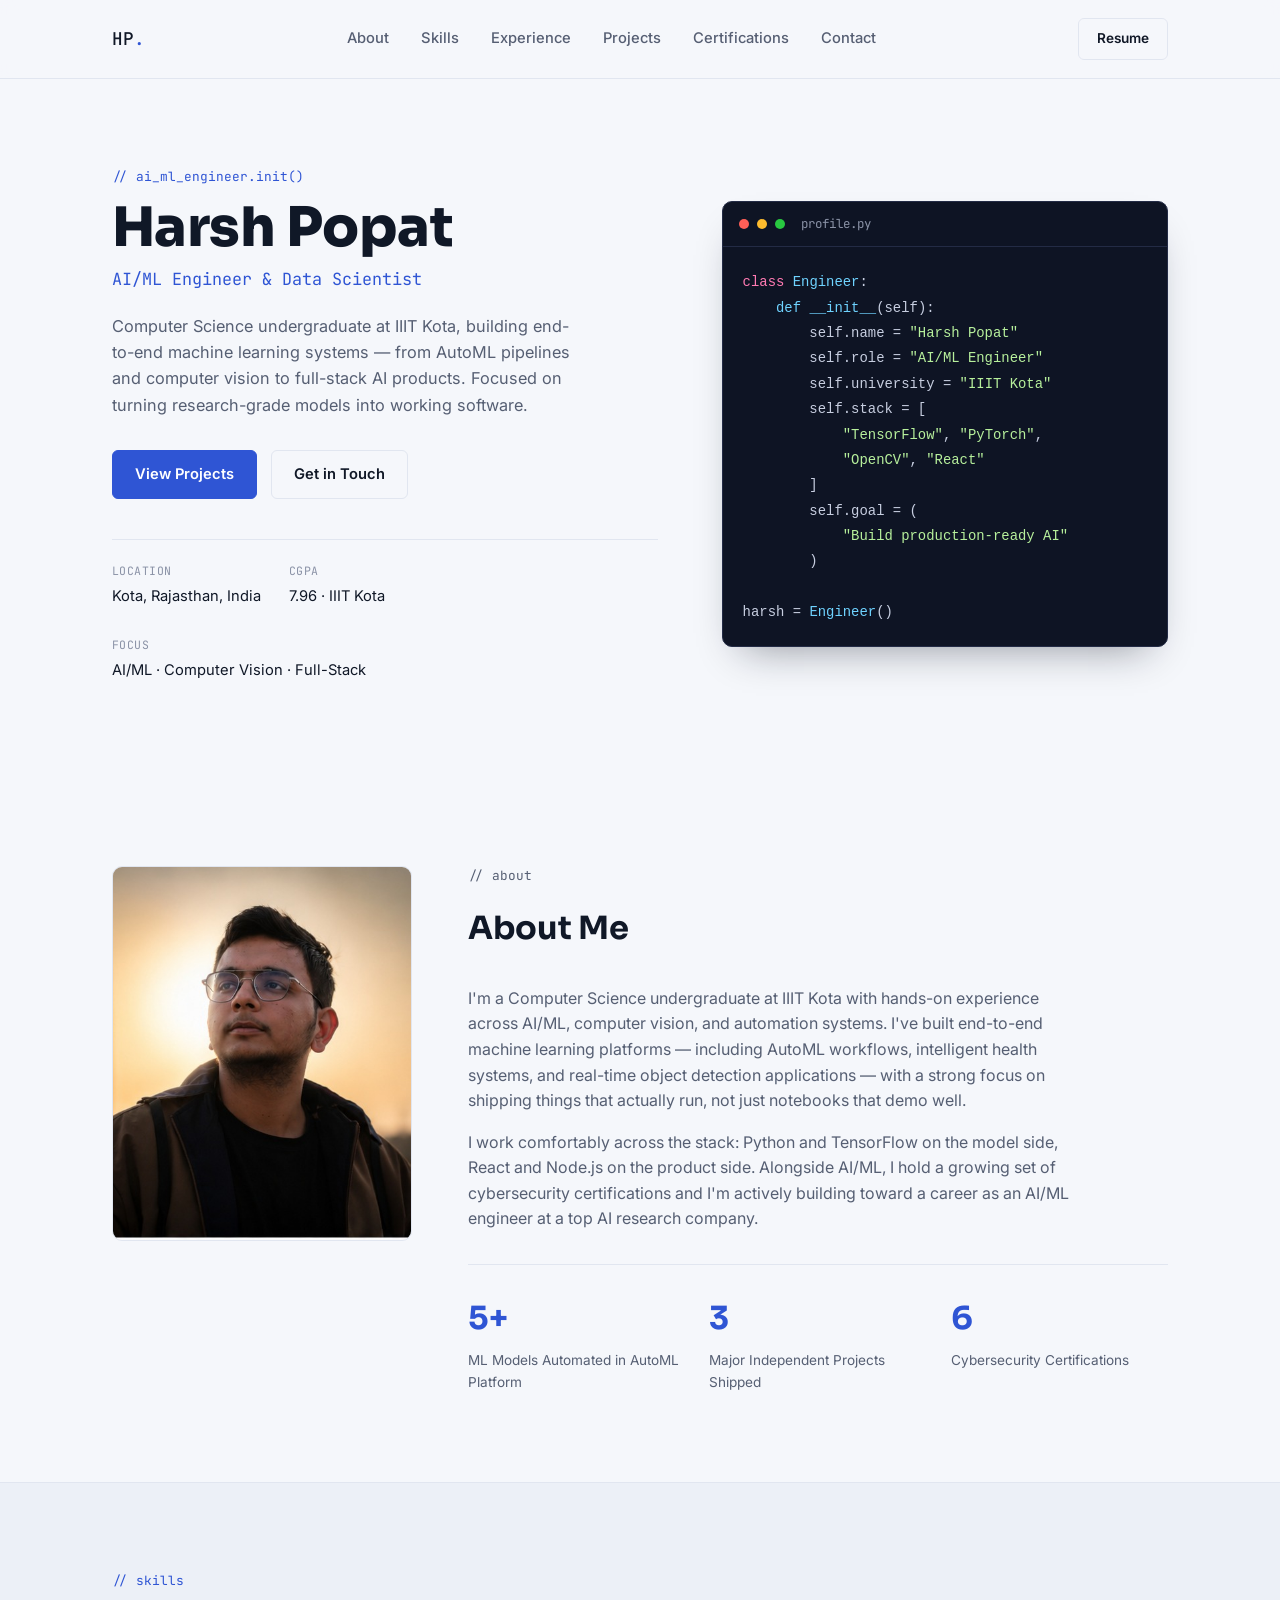
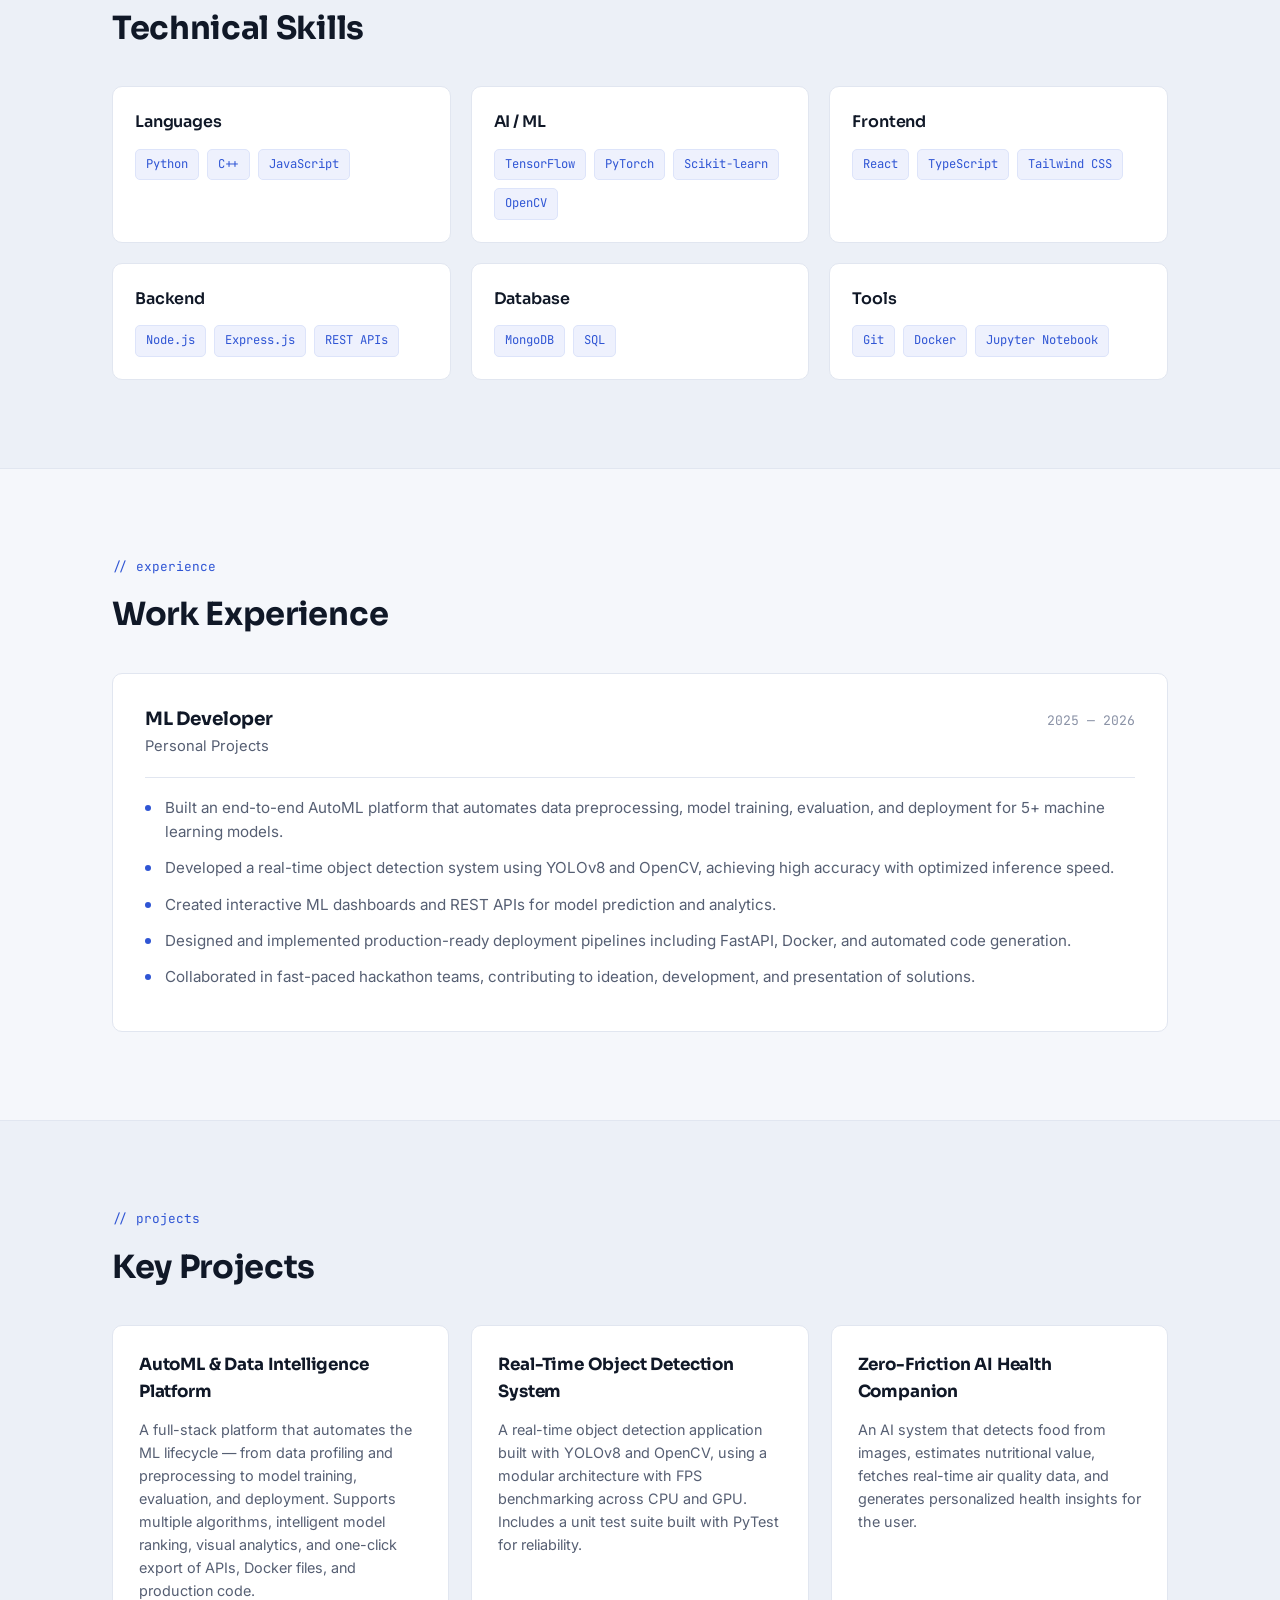
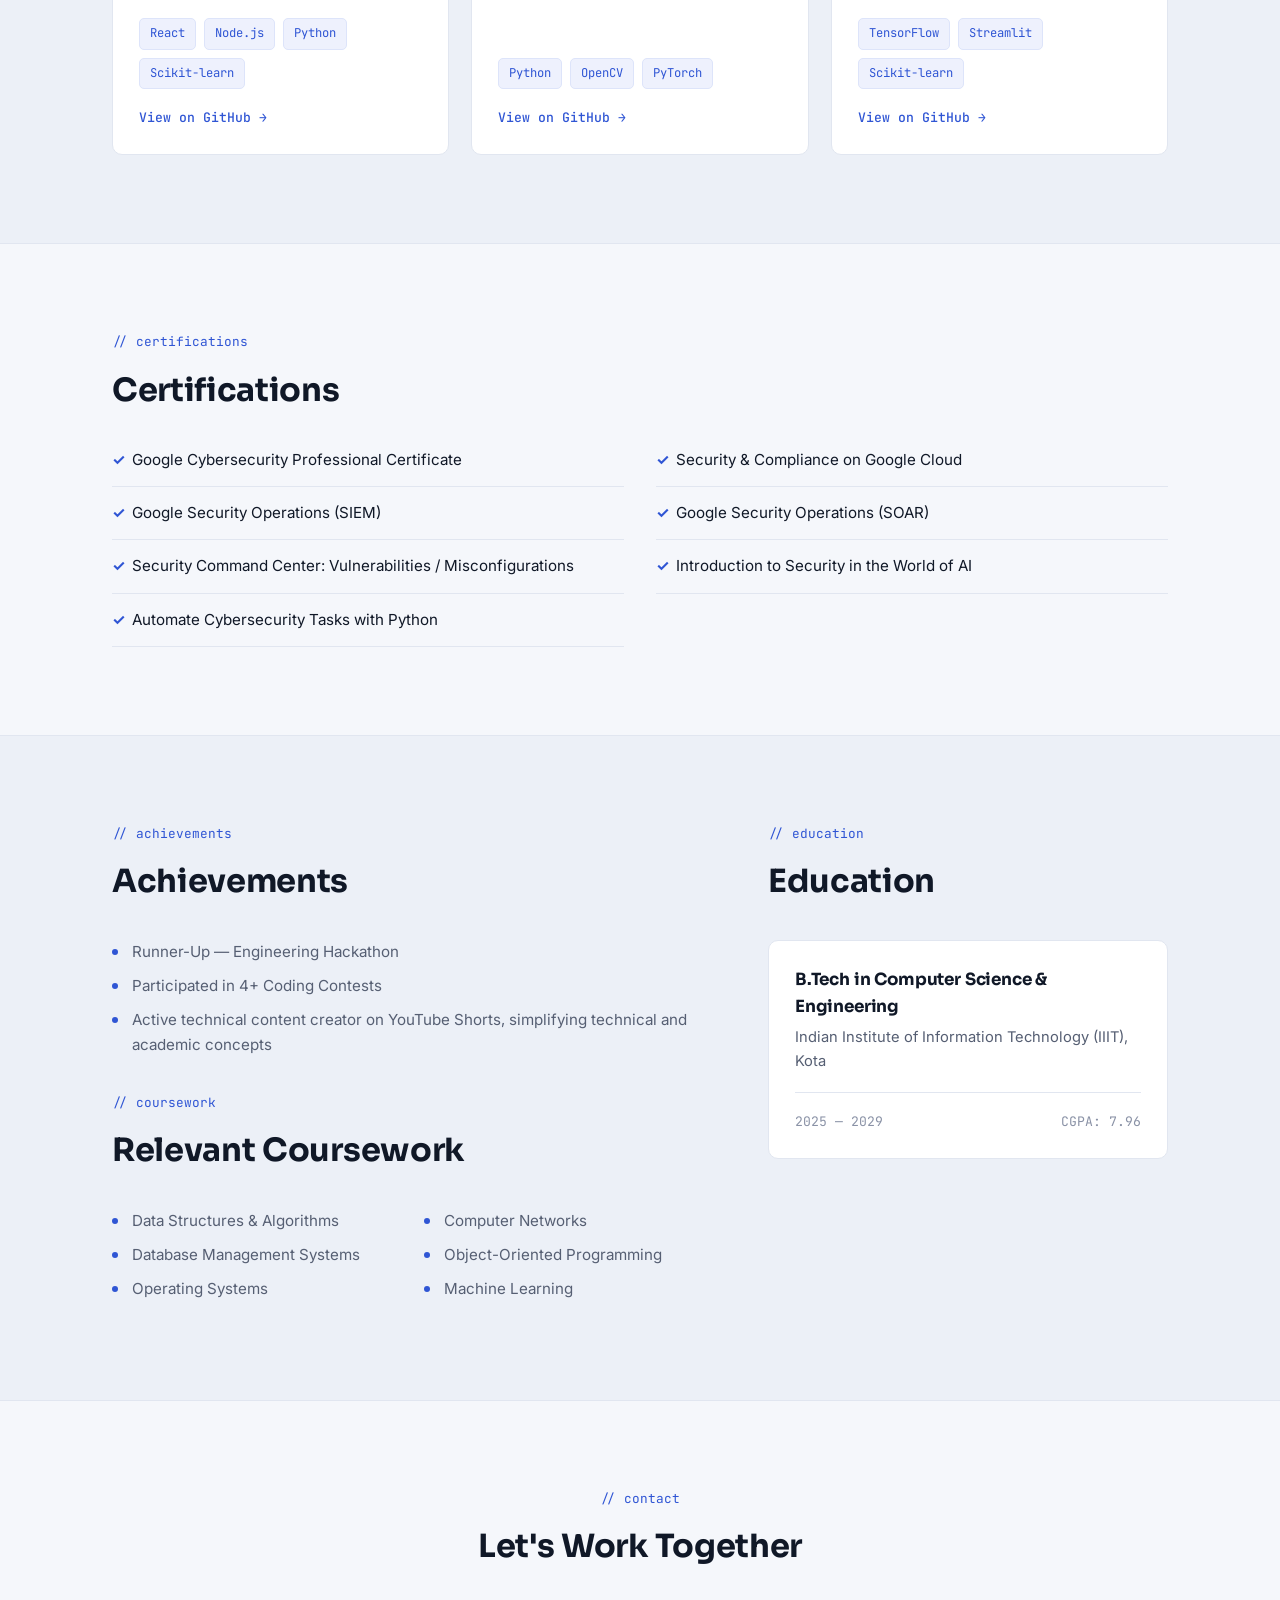
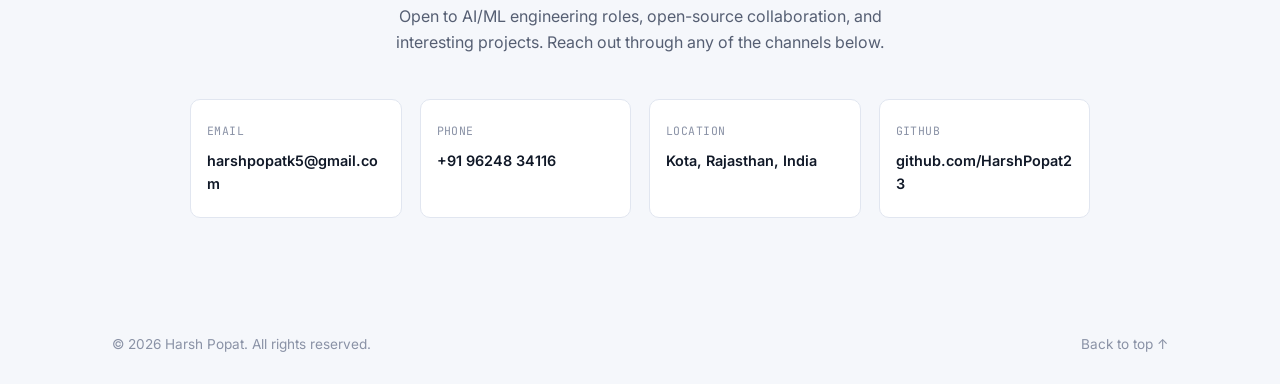
==== index.html @ a90eafd4 "final" ====
<!DOCTYPE html>
<html lang="en">
<head>
<meta charset="UTF-8">
<meta name="viewport" content="width=device-width, initial-scale=1.0">
<title>Harsh Popat — AI/ML Engineer</title>
<meta name="description" content="Harsh Popat — AI/ML Engineer &amp; Data Scientist. Computer Science undergraduate at IIIT Kota building AutoML platforms, computer vision systems, and full-stack ML applications.">
<link rel="preconnect" href="https://fonts.googleapis.com">
<link rel="preconnect" href="https://fonts.gstatic.com" crossorigin>
<link href="https://fonts.googleapis.com/css2?family=Sora:wght@400;500;600;700;800&family=Inter:wght@400;500;600&family=JetBrains+Mono:wght@400;500&display=swap" rel="stylesheet">
<link rel="stylesheet" href="style.css">
</head>
<body>

<!-- ============ HEADER ============ -->
<header class="site-header" id="top">
  <div class="header-inner">
    <a href="#top" class="logo">HP<span class="logo-dot">.</span></a>

    <nav class="nav" id="nav">
      <a href="#about">About</a>
      <a href="#skills">Skills</a>
      <a href="#experience">Experience</a>
      <a href="#projects">Projects</a>
      <a href="#certifications">Certifications</a>
      <a href="#contact">Contact</a>
    </nav>

    <div class="header-actions">
      <a href="Harsh_Popat_Resume.pdf" class="btn btn-ghost" download>Resume</a>
      <button class="nav-toggle" id="navToggle" aria-label="Toggle menu" aria-expanded="false">
        <span></span><span></span><span></span>
      </button>
    </div>
  </div>
</header>

<main>

  <!-- ============ HERO ============ -->
  <section class="hero">
    <div class="hero-inner">
      <div class="hero-text">
        <p class="eyebrow">// ai_ml_engineer.init()</p>
        <h1>Harsh Popat</h1>
        <p class="hero-role">AI/ML Engineer &amp; Data Scientist</p>
        <p class="hero-desc">
          Computer Science undergraduate at IIIT Kota, building end-to-end machine
          learning systems — from AutoML pipelines and computer vision to full-stack
          AI products. Focused on turning research-grade models into working software.
        </p>
        <div class="hero-cta">
          <a href="#projects" class="btn btn-primary">View Projects</a>
          <a href="#contact" class="btn btn-outline">Get in Touch</a>
        </div>
        <ul class="hero-meta">
          <li><span class="meta-label">Location</span>Kota, Rajasthan, India</li>
          <li><span class="meta-label">CGPA</span>7.96 · IIIT Kota</li>
          <li><span class="meta-label">Focus</span>AI/ML · Computer Vision · Full-Stack</li>
        </ul>
      </div>

      <div class="hero-visual">
        <div class="code-card" aria-hidden="true">
          <div class="code-card-head">
            <span class="dot dot-r"></span><span class="dot dot-y"></span><span class="dot dot-g"></span>
            <span class="code-filename">profile.py</span>
          </div>
          <pre class="code-body"><code><span class="tok-kw">class</span> <span class="tok-cls">Engineer</span>:
    <span class="tok-fn">def</span> <span class="tok-fn">__init__</span>(<span class="tok-var">self</span>):
        <span class="tok-var">self</span>.name = <span class="tok-str">"Harsh Popat"</span>
        <span class="tok-var">self</span>.role = <span class="tok-str">"AI/ML Engineer"</span>
        <span class="tok-var">self</span>.university = <span class="tok-str">"IIIT Kota"</span>
        <span class="tok-var">self</span>.stack = [
            <span class="tok-str">"TensorFlow"</span>, <span class="tok-str">"PyTorch"</span>,
            <span class="tok-str">"OpenCV"</span>, <span class="tok-str">"React"</span>
        ]
        <span class="tok-var">self</span>.goal = (
            <span class="tok-str">"Build production-ready AI"</span>
        )

<span class="tok-var">harsh</span> = <span class="tok-cls">Engineer</span>()</code></pre>
        </div>
      </div>
    </div>
  </section>

  <!-- ============ ABOUT ============ -->
  <section class="section" id="about">
    <div class="section-inner about-grid">
      <div class="about-photo">
        <img src="images/me.jpg" alt="Portrait of Harsh Popat">
      </div>
      <div class="about-text">
        <p class="eyebrow">// about</p>
        <h2>About Me</h2>
        <p>
          I'm a Computer Science undergraduate at IIIT Kota with hands-on experience
          across AI/ML, computer vision, and automation systems. I've built end-to-end
          machine learning platforms — including AutoML workflows, intelligent health
          systems, and real-time object detection applications — with a strong focus
          on shipping things that actually run, not just notebooks that demo well.
        </p>
        <p>
          I work comfortably across the stack: Python and TensorFlow on the model
          side, React and Node.js on the product side. Alongside AI/ML, I hold a
          growing set of cybersecurity certifications and I'm actively building
          toward a career as an AI/ML engineer at a top AI research company.
        </p>
        <div class="about-facts">
          <div class="fact">
            <span class="fact-num">5+</span>
            <span class="fact-label">ML Models Automated in AutoML Platform</span>
          </div>
          <div class="fact">
            <span class="fact-num">3</span>
            <span class="fact-label">Major Independent Projects Shipped</span>
          </div>
          <div class="fact">
            <span class="fact-num">6</span>
            <span class="fact-label">Cybersecurity Certifications</span>
          </div>
        </div>
      </div>
    </div>
  </section>

  <!-- ============ SKILLS ============ -->
  <section class="section section-alt" id="skills">
    <div class="section-inner">
      <p class="eyebrow">// skills</p>
      <h2>Technical Skills</h2>

      <div class="skills-grid">
        <div class="skill-card">
          <h3>Languages</h3>
          <div class="tags">
            <span class="tag">Python</span><span class="tag">C++</span><span class="tag">JavaScript</span>
          </div>
        </div>
        <div class="skill-card">
          <h3>AI / ML</h3>
          <div class="tags">
            <span class="tag">TensorFlow</span><span class="tag">PyTorch</span><span class="tag">Scikit-learn</span><span class="tag">OpenCV</span>
          </div>
        </div>
        <div class="skill-card">
          <h3>Frontend</h3>
          <div class="tags">
            <span class="tag">React</span><span class="tag">TypeScript</span><span class="tag">Tailwind CSS</span>
          </div>
        </div>
        <div class="skill-card">
          <h3>Backend</h3>
          <div class="tags">
            <span class="tag">Node.js</span><span class="tag">Express.js</span><span class="tag">REST APIs</span>
          </div>
        </div>
        <div class="skill-card">
          <h3>Database</h3>
          <div class="tags">
            <span class="tag">MongoDB</span><span class="tag">SQL</span>
          </div>
        </div>
        <div class="skill-card">
          <h3>Tools</h3>
          <div class="tags">
            <span class="tag">Git</span><span class="tag">Docker</span><span class="tag">Jupyter Notebook</span>
          </div>
        </div>
      </div>
    </div>
  </section>

  <!-- ============ EXPERIENCE ============ -->
  <section class="section" id="experience">
    <div class="section-inner">
      <p class="eyebrow">// experience</p>
      <h2>Work Experience</h2>

      <div class="exp-item">
        <div class="exp-head">
          <div>
            <h3>ML Developer</h3>
            <p class="exp-sub">Personal Projects</p>
          </div>
          <span class="exp-date">2025 — 2026</span>
        </div>
        <ul class="exp-list">
          <li>Built an end-to-end AutoML platform that automates data preprocessing, model training, evaluation, and deployment for 5+ machine learning models.</li>
          <li>Developed a real-time object detection system using YOLOv8 and OpenCV, achieving high accuracy with optimized inference speed.</li>
          <li>Created interactive ML dashboards and REST APIs for model prediction and analytics.</li>
          <li>Designed and implemented production-ready deployment pipelines including FastAPI, Docker, and automated code generation.</li>
          <li>Collaborated in fast-paced hackathon teams, contributing to ideation, development, and presentation of solutions.</li>
        </ul>
      </div>
    </div>
  </section>

  <!-- ============ PROJECTS ============ -->
  <section class="section section-alt" id="projects">
    <div class="section-inner">
      <p class="eyebrow">// projects</p>
      <h2>Key Projects</h2>

      <div class="projects-grid">

        <article class="project-card">
          <div class="project-top">
            <h3>AutoML &amp; Data Intelligence Platform</h3>
          </div>
          <p>
            A full-stack platform that automates the ML lifecycle — from data
            profiling and preprocessing to model training, evaluation, and
            deployment. Supports multiple algorithms, intelligent model ranking,
            visual analytics, and one-click export of APIs, Docker files, and
            production code.
          </p>
          <div class="tags">
            <span class="tag">React</span><span class="tag">Node.js</span><span class="tag">Python</span><span class="tag">Scikit-learn</span>
          </div>
          <a href="https://github.com/HarshPopat23/MakeModelAI" class="project-link" target="_blank" rel="noopener">View on GitHub →</a>
        </article>

        <article class="project-card">
          <div class="project-top">
            <h3>Real-Time Object Detection System</h3>
          </div>
          <p>
            A real-time object detection application built with YOLOv8 and OpenCV,
            using a modular architecture with FPS benchmarking across CPU and GPU.
            Includes a unit test suite built with PyTest for reliability.
          </p>
          <div class="tags">
            <span class="tag">Python</span><span class="tag">OpenCV</span><span class="tag">PyTorch</span>
          </div>
          <a href="https://github.com/HarshPopat23/YOLOv8-Object-Detection" class="project-link" target="_blank" rel="noopener">View on GitHub →</a>
        </article>

        <article class="project-card">
          <div class="project-top">
            <h3>Zero-Friction AI Health Companion</h3>
          </div>
          <p>
            An AI system that detects food from images, estimates nutritional
            value, fetches real-time air quality data, and generates personalized
            health insights for the user.
          </p>
          <div class="tags">
            <span class="tag">TensorFlow</span><span class="tag">Streamlit</span><span class="tag">Scikit-learn</span>
          </div>
          <a href="https://github.com/HarshPopat23/AI-Health-Companion" class="project-link" target="_blank" rel="noopener">View on GitHub →</a>
        </article>

      </div>
    </div>
  </section>

  <!-- ============ CERTIFICATIONS ============ -->
  <section class="section" id="certifications">
    <div class="section-inner">
      <p class="eyebrow">// certifications</p>
      <h2>Certifications</h2>

      <ul class="cert-list">
        <li>Google Cybersecurity Professional Certificate</li>
        <li>Security &amp; Compliance on Google Cloud</li>
        <li>Google Security Operations (SIEM)</li>
        <li>Google Security Operations (SOAR)</li>
        <li>Security Command Center: Vulnerabilities / Misconfigurations</li>
        <li>Introduction to Security in the World of AI</li>
        <li>Automate Cybersecurity Tasks with Python</li>
      </ul>
    </div>
  </section>

  <!-- ============ ACHIEVEMENTS + EDUCATION ============ -->
  <section class="section section-alt" id="more">
    <div class="section-inner two-col">

      <div>
        <p class="eyebrow">// achievements</p>
        <h2>Achievements</h2>
        <ul class="plain-list">
          <li>Runner-Up — Engineering Hackathon</li>
          <li>Participated in 4+ Coding Contests</li>
          <li>Active technical content creator on YouTube Shorts, simplifying technical and academic concepts</li>
        </ul>

        <p class="eyebrow eyebrow-spaced">// coursework</p>
        <h2>Relevant Coursework</h2>
        <ul class="plain-list two-cols">
          <li>Data Structures &amp; Algorithms</li>
          <li>Database Management Systems</li>
          <li>Operating Systems</li>
          <li>Computer Networks</li>
          <li>Object-Oriented Programming</li>
          <li>Machine Learning</li>
        </ul>
      </div>

      <div>
        <p class="eyebrow">// education</p>
        <h2>Education</h2>
        <div class="edu-card">
          <h3>B.Tech in Computer Science &amp; Engineering</h3>
          <p class="exp-sub">Indian Institute of Information Technology (IIIT), Kota</p>
          <div class="edu-meta">
            <span>2025 — 2029</span>
            <span>CGPA: 7.96</span>
          </div>
        </div>
      </div>

    </div>
  </section>

  <!-- ============ CONTACT ============ -->
  <section class="section contact" id="contact">
    <div class="section-inner contact-inner">
      <p class="eyebrow">// contact</p>
      <h2>Let's Work Together</h2>
      <p class="contact-desc">
        Open to AI/ML engineering roles, open-source collaboration, and
        interesting projects. Reach out through any of the channels below.
      </p>

      <div class="contact-grid">
        <a href="mailto:harshpopatk5@gmail.com" class="contact-item">
          <span class="contact-label">Email</span>
          <span class="contact-value">harshpopatk5@gmail.com</span>
        </a>
        <a href="tel:+919624834116" class="contact-item">
          <span class="contact-label">Phone</span>
          <span class="contact-value">+91 96248 34116</span>
        </a>
        <div class="contact-item contact-item-static">
          <span class="contact-label">Location</span>
          <span class="contact-value">Kota, Rajasthan, India</span>
        </div>
        <a href="https://github.com/HarshPopat23" class="contact-item" target="_blank" rel="noopener">
          <span class="contact-label">GitHub</span>
          <span class="contact-value">github.com/HarshPopat23</span>
        </a>
      </div>
    </div>
  </section>

</main>

<footer class="site-footer">
  <div class="section-inner footer-inner">
    <span>© <span id="year"></span> Harsh Popat. All rights reserved.</span>
    <a href="#top">Back to top ↑</a>
  </div>
</footer>

<script src="script.js"></script>
</body>
</html>
---- style.css ----
/* ==========================================================
   Harsh Popat — Portfolio
   Clean, professional, static (no motion/animation)
   ========================================================== */

:root {
  /* Color */
  --bg:            #F5F7FB;
  --bg-alt:        #ECF0F7;
  --surface:       #FFFFFF;
  --border:        #E1E6F0;
  --text:          #101827;
  --text-soft:     #565F73;
  --text-faint:    #8A92A6;
  --accent:        #2F55D4;
  --accent-soft:   #EEF1FD;
  --code-bg:       #0E1424;
  --code-border:   #232B45;

  /* Type */
  --font-display: 'Sora', sans-serif;
  --font-body: 'Inter', sans-serif;
  --font-mono: 'JetBrains Mono', monospace;

  /* Layout */
  --max-w: 1120px;
  --radius: 10px;
}

* { box-sizing: border-box; margin: 0; padding: 0; }

html {
  scroll-behavior: smooth;
}

body {
  font-family: var(--font-body);
  background: var(--bg);
  color: var(--text);
  line-height: 1.6;
  -webkit-font-smoothing: antialiased;
}

img { max-width: 100%; display: block; }

a {
  color: inherit;
  text-decoration: none;
}

ul { list-style: none; }

.section-inner {
  max-width: var(--max-w);
  margin: 0 auto;
  padding: 0 32px;
}

h1, h2, h3 {
  font-family: var(--font-display);
  letter-spacing: -0.01em;
  color: var(--text);
}

.eyebrow {
  font-family: var(--font-mono);
  font-size: 0.8rem;
  color: var(--accent);
  text-transform: lowercase;
  margin-bottom: 12px;
}

.eyebrow-spaced { margin-top: 36px; }

h2 {
  font-size: 2rem;
  font-weight: 700;
  margin-bottom: 32px;
}

/* Focus visibility for accessibility */
a:focus-visible,
button:focus-visible {
  outline: 2px solid var(--accent);
  outline-offset: 3px;
}

/* ===================== BUTTONS ===================== */
.btn {
  display: inline-block;
  font-family: var(--font-body);
  font-weight: 600;
  font-size: 0.92rem;
  padding: 12px 22px;
  border-radius: 6px;
  border: 1px solid transparent;
}

.btn-primary {
  background: var(--accent);
  color: #fff;
  border-color: var(--accent);
}
.btn-primary:hover { background: #23409E; border-color: #23409E; }

.btn-outline {
  border-color: var(--border);
  color: var(--text);
  background: transparent;
}
.btn-outline:hover { border-color: var(--accent); color: var(--accent); }

.btn-ghost {
  color: var(--text);
  border: 1px solid var(--border);
  padding: 9px 18px;
  font-size: 0.85rem;
}
.btn-ghost:hover { border-color: var(--accent); color: var(--accent); }

/* ===================== HEADER ===================== */
.site-header {
  position: sticky;
  top: 0;
  z-index: 50;
  background: rgba(245, 247, 251, 0.9);
  backdrop-filter: blur(8px);
  border-bottom: 1px solid var(--border);
}

.header-inner {
  max-width: var(--max-w);
  margin: 0 auto;
  padding: 18px 32px;
  display: flex;
  align-items: center;
  justify-content: space-between;
}

.logo {
  font-family: var(--font-mono);
  font-weight: 500;
  font-size: 1.1rem;
  color: var(--text);
}
.logo-dot { color: var(--accent); }

.nav {
  display: flex;
  gap: 32px;
}
.nav a {
  font-size: 0.92rem;
  font-weight: 500;
  color: var(--text-soft);
}
.nav a:hover { color: var(--accent); }

.header-actions {
  display: flex;
  align-items: center;
  gap: 14px;
}

.nav-toggle {
  display: none;
  flex-direction: column;
  justify-content: center;
  gap: 5px;
  width: 32px;
  height: 32px;
  background: none;
  border: none;
  cursor: pointer;
}
.nav-toggle span {
  width: 100%;
  height: 2px;
  background: var(--text);
  display: block;
}

/* ===================== HERO ===================== */
.hero {
  padding: 88px 0 96px;
}

.hero-inner {
  max-width: var(--max-w);
  margin: 0 auto;
  padding: 0 32px;
  display: grid;
  grid-template-columns: 1.1fr 0.9fr;
  gap: 64px;
  align-items: center;
}

.hero-text h1 {
  font-size: 3.4rem;
  font-weight: 800;
  line-height: 1.05;
  margin-bottom: 10px;
}

.hero-role {
  font-family: var(--font-mono);
  font-size: 1.05rem;
  color: var(--accent);
  margin-bottom: 20px;
}

.hero-desc {
  color: var(--text-soft);
  font-size: 1.02rem;
  max-width: 46ch;
  margin-bottom: 32px;
}

.hero-cta {
  display: flex;
  gap: 14px;
  margin-bottom: 40px;
}

.hero-meta {
  display: flex;
  flex-wrap: wrap;
  gap: 28px;
  border-top: 1px solid var(--border);
  padding-top: 22px;
}
.hero-meta li {
  font-size: 0.92rem;
  color: var(--text);
  display: flex;
  flex-direction: column;
  gap: 4px;
}
.meta-label {
  font-family: var(--font-mono);
  font-size: 0.72rem;
  color: var(--text-faint);
  text-transform: uppercase;
  letter-spacing: 0.04em;
}

/* --- Signature element: code card --- */
.code-card {
  background: var(--code-bg);
  border: 1px solid var(--code-border);
  border-radius: var(--radius);
  overflow: hidden;
  box-shadow: 0 20px 40px -20px rgba(14, 20, 36, 0.45);
}

.code-card-head {
  display: flex;
  align-items: center;
  gap: 8px;
  padding: 12px 16px;
  border-bottom: 1px solid var(--code-border);
}

.dot { width: 10px; height: 10px; border-radius: 50%; display: inline-block; }
.dot-r { background: #FF5F57; }
.dot-y { background: #FEBC2E; }
.dot-g { background: #28C840; }

.code-filename {
  font-family: var(--font-mono);
  font-size: 0.78rem;
  color: var(--text-faint);
  margin-left: 8px;
}

.code-body {
  padding: 22px 20px;
  font-family: var(--font-mono);
  font-size: 0.87rem;
  line-height: 1.75;
  overflow-x: auto;
  color: #C7CEE0;
}

.tok-kw  { color: #FF7AB2; }
.tok-cls { color: #6FD3FF; }
.tok-fn  { color: #6FD3FF; }
.tok-var { color: #C7CEE0; }
.tok-str { color: #B7F09C; }

/* ===================== SECTIONS ===================== */
.section {
  padding: 88px 0;
  border-bottom: 1px solid var(--border);
}
.section-alt {
  background: var(--bg-alt);
}

/* ===================== ABOUT ===================== */
.about-grid {
  display: grid;
  grid-template-columns: 300px 1fr;
  gap: 56px;
  align-items: start;
}

.about-photo img {
  width: 100%;
  aspect-ratio: 4 / 5;
  object-fit: cover;
  border-radius: var(--radius);
  border: 1px solid var(--border);
}

.about-text p {
  color: var(--text-soft);
  margin-bottom: 16px;
  max-width: 62ch;
}

.about-facts {
  display: grid;
  grid-template-columns: repeat(3, 1fr);
  gap: 24px;
  margin-top: 32px;
  border-top: 1px solid var(--border);
  padding-top: 28px;
}
.fact { display: flex; flex-direction: column; gap: 6px; }
.fact-num {
  font-family: var(--font-display);
  font-size: 2rem;
  font-weight: 700;
  color: var(--accent);
}
.fact-label {
  font-size: 0.85rem;
  color: var(--text-soft);
}

/* ===================== SKILLS ===================== */
.skills-grid {
  display: grid;
  grid-template-columns: repeat(3, 1fr);
  gap: 20px;
}

.skill-card {
  background: var(--surface);
  border: 1px solid var(--border);
  border-radius: var(--radius);
  padding: 22px;
}
.skill-card h3 {
  font-size: 1rem;
  font-weight: 600;
  margin-bottom: 14px;
}

.tags {
  display: flex;
  flex-wrap: wrap;
  gap: 8px;
}
.tag {
  font-family: var(--font-mono);
  font-size: 0.76rem;
  color: var(--accent);
  background: var(--accent-soft);
  border: 1px solid #DDE4FA;
  padding: 5px 10px;
  border-radius: 5px;
}

/* ===================== EXPERIENCE ===================== */
.exp-item {
  border: 1px solid var(--border);
  border-radius: var(--radius);
  background: var(--surface);
  padding: 30px 32px;
}
.exp-head {
  display: flex;
  justify-content: space-between;
  align-items: baseline;
  flex-wrap: wrap;
  gap: 10px;
  margin-bottom: 18px;
  border-bottom: 1px solid var(--border);
  padding-bottom: 18px;
}
.exp-item h3 { font-size: 1.15rem; }
.exp-sub { color: var(--text-soft); font-size: 0.92rem; margin-top: 2px; }
.exp-date {
  font-family: var(--font-mono);
  font-size: 0.82rem;
  color: var(--text-faint);
}
.exp-list li {
  position: relative;
  padding-left: 20px;
  color: var(--text-soft);
  margin-bottom: 12px;
  font-size: 0.95rem;
}
.exp-list li::before {
  content: "";
  position: absolute;
  left: 0;
  top: 9px;
  width: 6px;
  height: 6px;
  background: var(--accent);
  border-radius: 50%;
}

/* ===================== PROJECTS ===================== */
.projects-grid {
  display: grid;
  grid-template-columns: repeat(3, 1fr);
  gap: 22px;
}

.project-card {
  background: var(--surface);
  border: 1px solid var(--border);
  border-radius: var(--radius);
  padding: 26px;
  display: flex;
  flex-direction: column;
}
.project-card h3 {
  font-size: 1.05rem;
  margin-bottom: 12px;
}
.project-card p {
  color: var(--text-soft);
  font-size: 0.9rem;
  margin-bottom: 16px;
  flex-grow: 1;
}
.project-card .tags { margin-bottom: 18px; }

.project-link {
  font-family: var(--font-mono);
  font-size: 0.82rem;
  color: var(--accent);
  font-weight: 500;
}
.project-link:hover { text-decoration: underline; }

/* ===================== CERTIFICATIONS ===================== */
.cert-list {
  display: grid;
  grid-template-columns: repeat(2, 1fr);
  gap: 14px 32px;
}
.cert-list li {
  position: relative;
  padding-left: 20px;
  font-size: 0.95rem;
  color: var(--text);
  border-bottom: 1px solid var(--border);
  padding-bottom: 14px;
}
.cert-list li::before {
  content: "✓";
  position: absolute;
  left: 0;
  top: 0;
  color: var(--accent);
  font-weight: 700;
}

/* ===================== ACHIEVEMENTS / EDUCATION ===================== */
.two-col {
  display: grid;
  grid-template-columns: 1.2fr 0.8fr;
  gap: 56px;
}

.plain-list li {
  position: relative;
  padding-left: 20px;
  color: var(--text-soft);
  margin-bottom: 10px;
  font-size: 0.95rem;
}
.plain-list li::before {
  content: "";
  position: absolute;
  left: 0;
  top: 9px;
  width: 6px;
  height: 6px;
  background: var(--accent);
  border-radius: 50%;
}
.plain-list.two-cols {
  columns: 2;
  column-gap: 24px;
}

.edu-card {
  background: var(--surface);
  border: 1px solid var(--border);
  border-radius: var(--radius);
  padding: 26px;
}
.edu-card h3 { font-size: 1.05rem; margin-bottom: 6px; }
.edu-meta {
  display: flex;
  justify-content: space-between;
  margin-top: 18px;
  padding-top: 18px;
  border-top: 1px solid var(--border);
  font-family: var(--font-mono);
  font-size: 0.82rem;
  color: var(--text-faint);
}

/* ===================== CONTACT ===================== */
.contact { border-bottom: none; }
.contact-inner { text-align: center; }
.contact-inner .eyebrow { justify-self: center; }
.contact-desc {
  color: var(--text-soft);
  max-width: 52ch;
  margin: 0 auto 44px;
}

.contact-grid {
  display: grid;
  grid-template-columns: repeat(4, 1fr);
  gap: 18px;
  max-width: 900px;
  margin: 0 auto;
}

.contact-item {
  background: var(--surface);
  border: 1px solid var(--border);
  border-radius: var(--radius);
  padding: 22px 16px;
  display: flex;
  flex-direction: column;
  gap: 8px;
  text-align: left;
}
.contact-item:hover { border-color: var(--accent); }
.contact-item-static:hover { border-color: var(--border); }

.contact-label {
  font-family: var(--font-mono);
  font-size: 0.72rem;
  color: var(--text-faint);
  text-transform: uppercase;
  letter-spacing: 0.04em;
}
.contact-value {
  font-size: 0.9rem;
  font-weight: 600;
  word-break: break-word;
}

/* ===================== FOOTER ===================== */
.site-footer {
  padding: 28px 0;
}
.footer-inner {
  display: flex;
  justify-content: space-between;
  font-size: 0.85rem;
  color: var(--text-faint);
}
.footer-inner a:hover { color: var(--accent); }

/* ===================== RESPONSIVE ===================== */
@media (max-width: 960px) {
  .hero-inner { grid-template-columns: 1fr; }
  .hero-visual { order: -1; }
  .about-grid { grid-template-columns: 1fr; }
  .about-photo { max-width: 240px; }
  .skills-grid { grid-template-columns: repeat(2, 1fr); }
  .projects-grid { grid-template-columns: 1fr; }
  .two-col { grid-template-columns: 1fr; }
  .contact-grid { grid-template-columns: repeat(2, 1fr); }
}

@media (max-width: 720px) {
  .nav { 
    position: absolute;
    top: 100%;
    left: 0;
    right: 0;
    background: var(--bg);
    border-bottom: 1px solid var(--border);
    flex-direction: column;
    padding: 20px 32px;
    gap: 16px;
    display: none;
  }
  .nav.open { display: flex; }
  .nav-toggle { display: flex; }
  .header-actions .btn-ghost { display: none; }

  .hero { padding: 56px 0 64px; }
  .hero-text h1 { font-size: 2.4rem; }
  .hero-cta { flex-direction: column; }
  .hero-meta { gap: 18px; }

  h2 { font-size: 1.6rem; }
  .section { padding: 60px 0; }

  .about-facts { grid-template-columns: 1fr; }
  .cert-list { grid-template-columns: 1fr; }
  .plain-list.two-cols { columns: 1; }
  .contact-grid { grid-template-columns: 1fr; }
  .footer-inner { flex-direction: column; gap: 8px; text-align: center; }
}
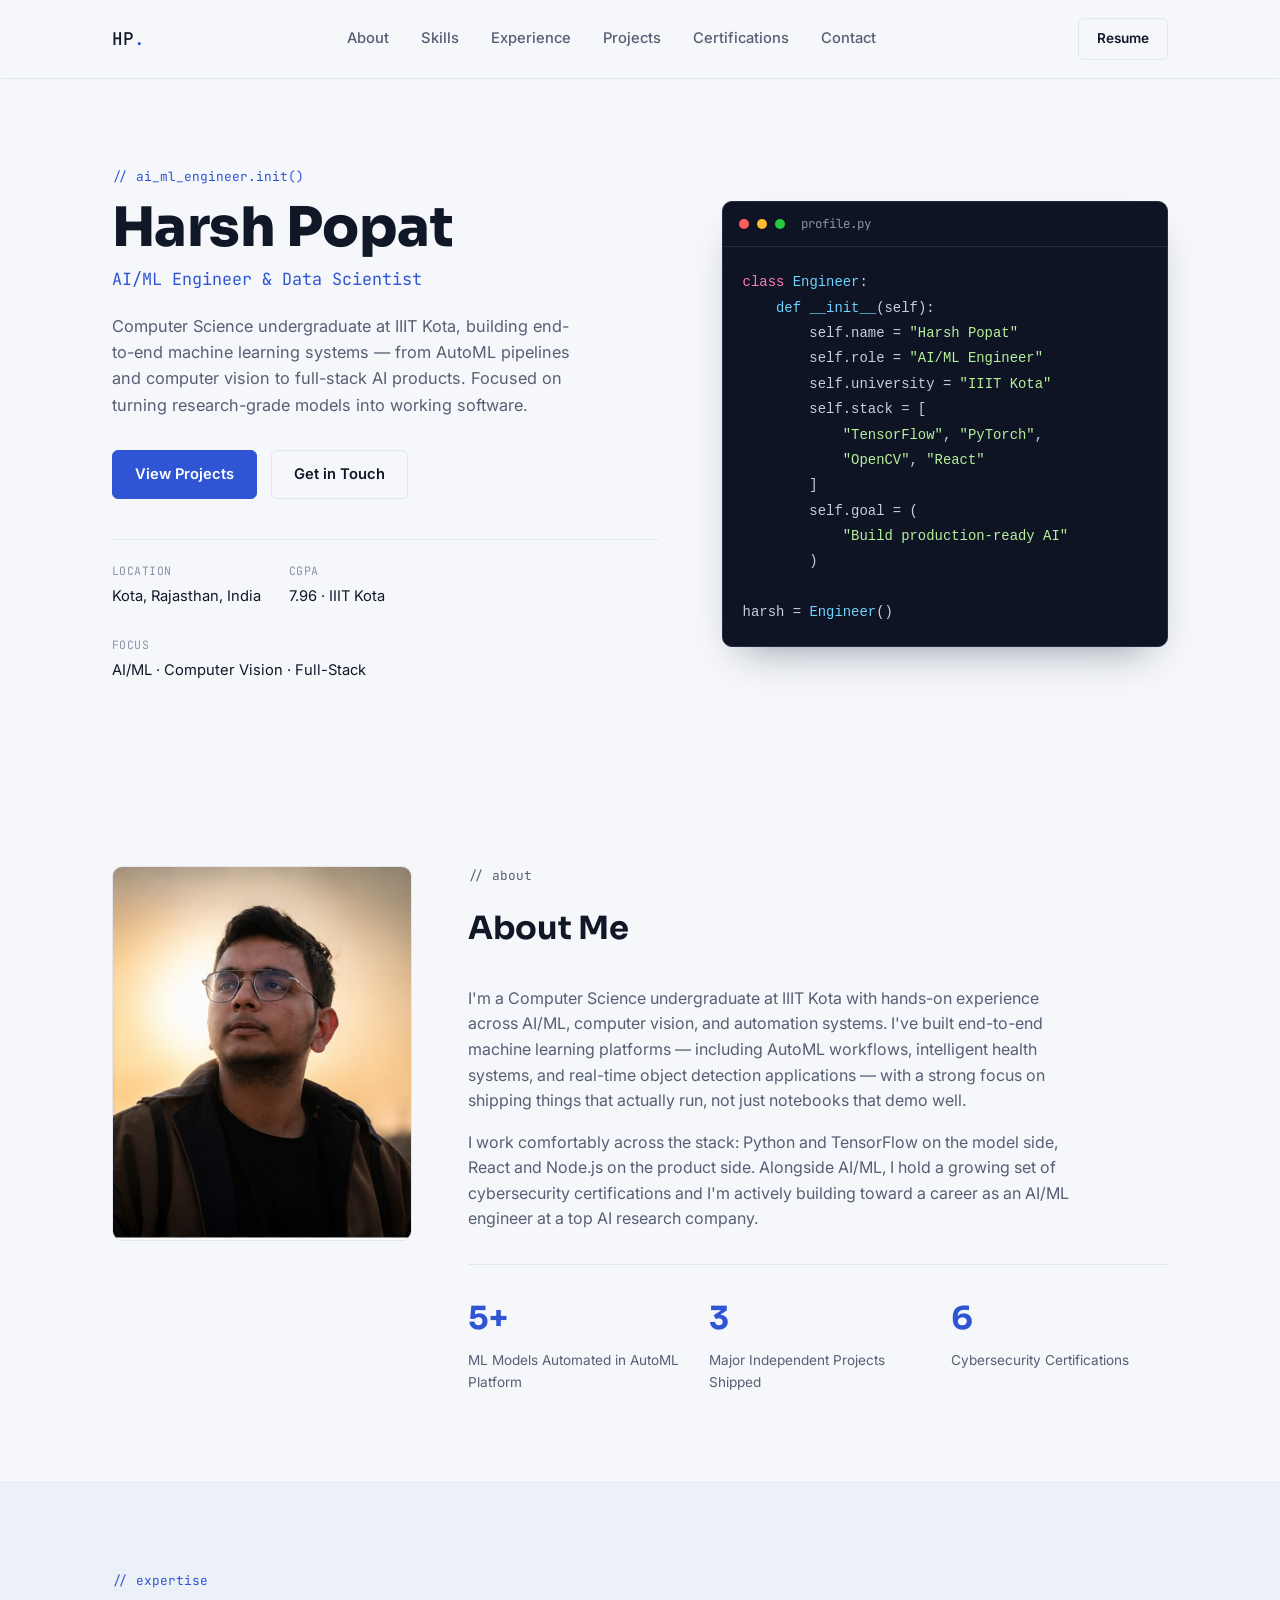
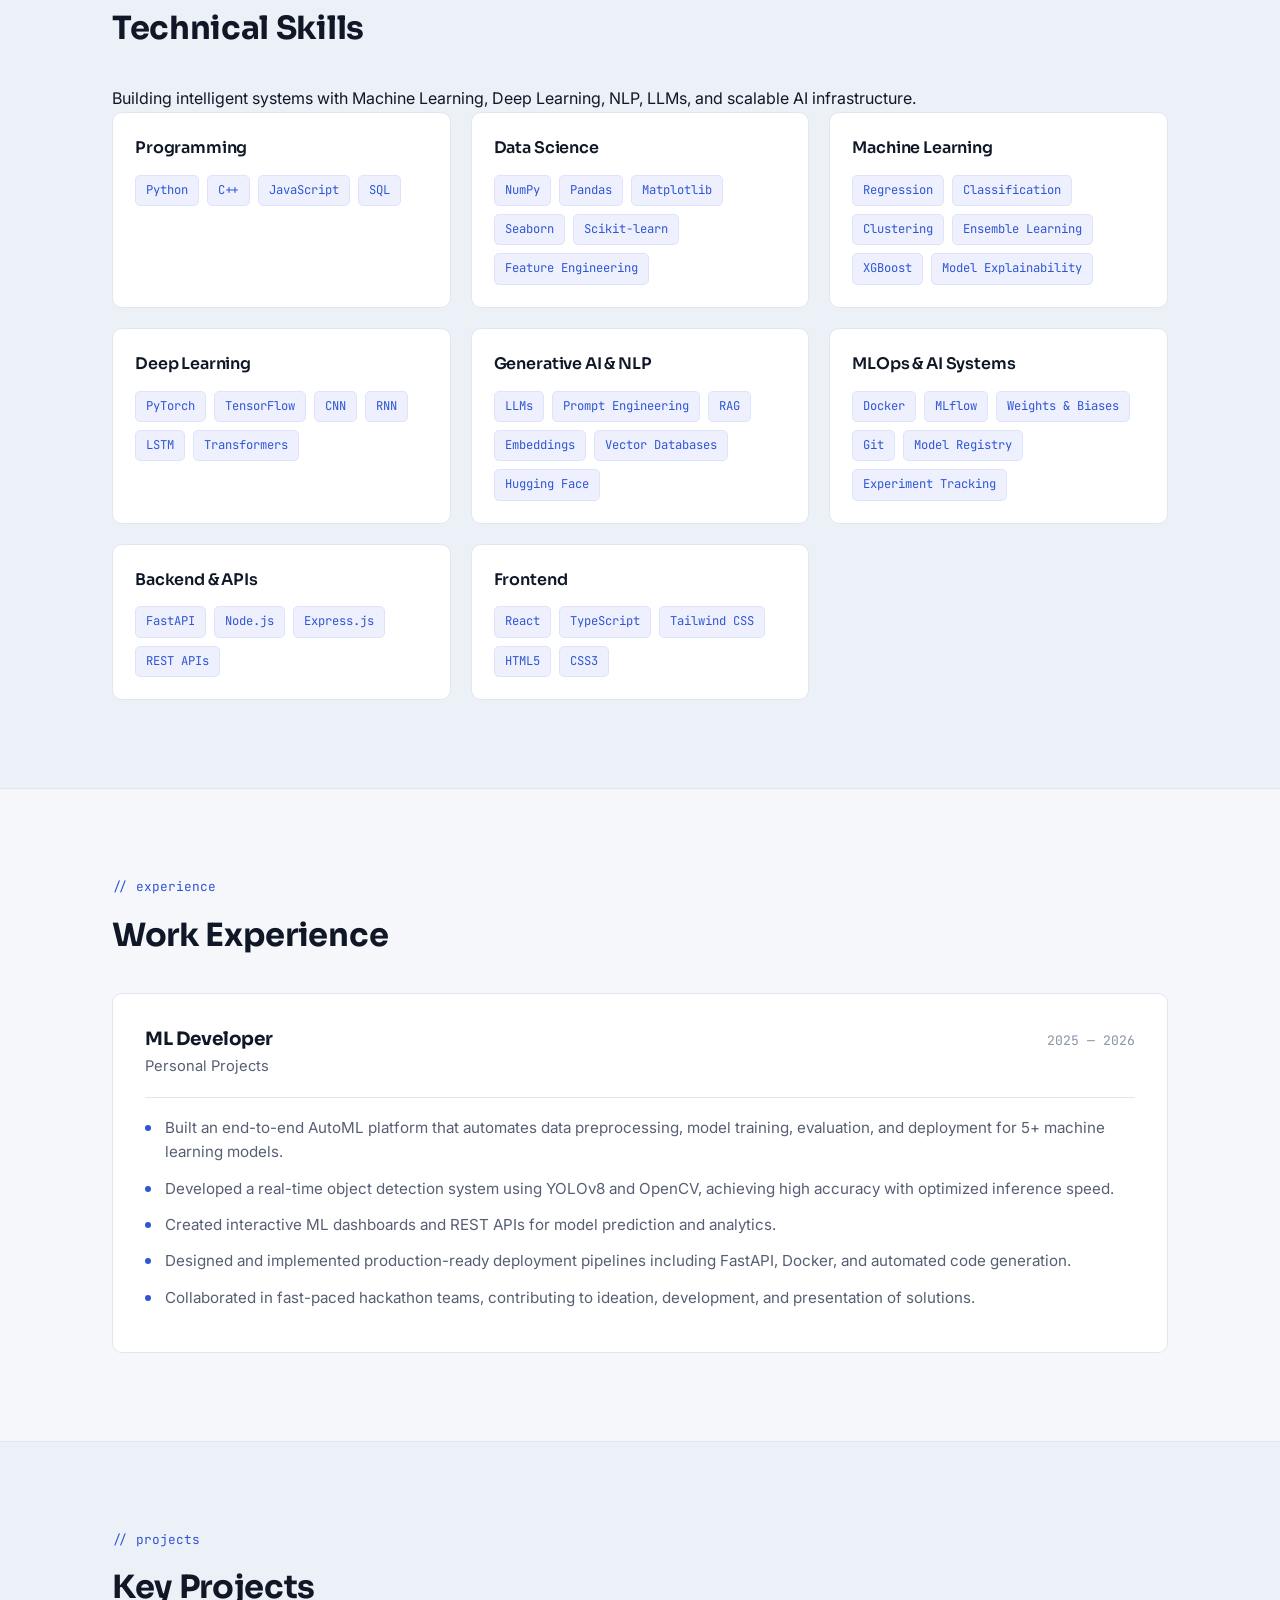
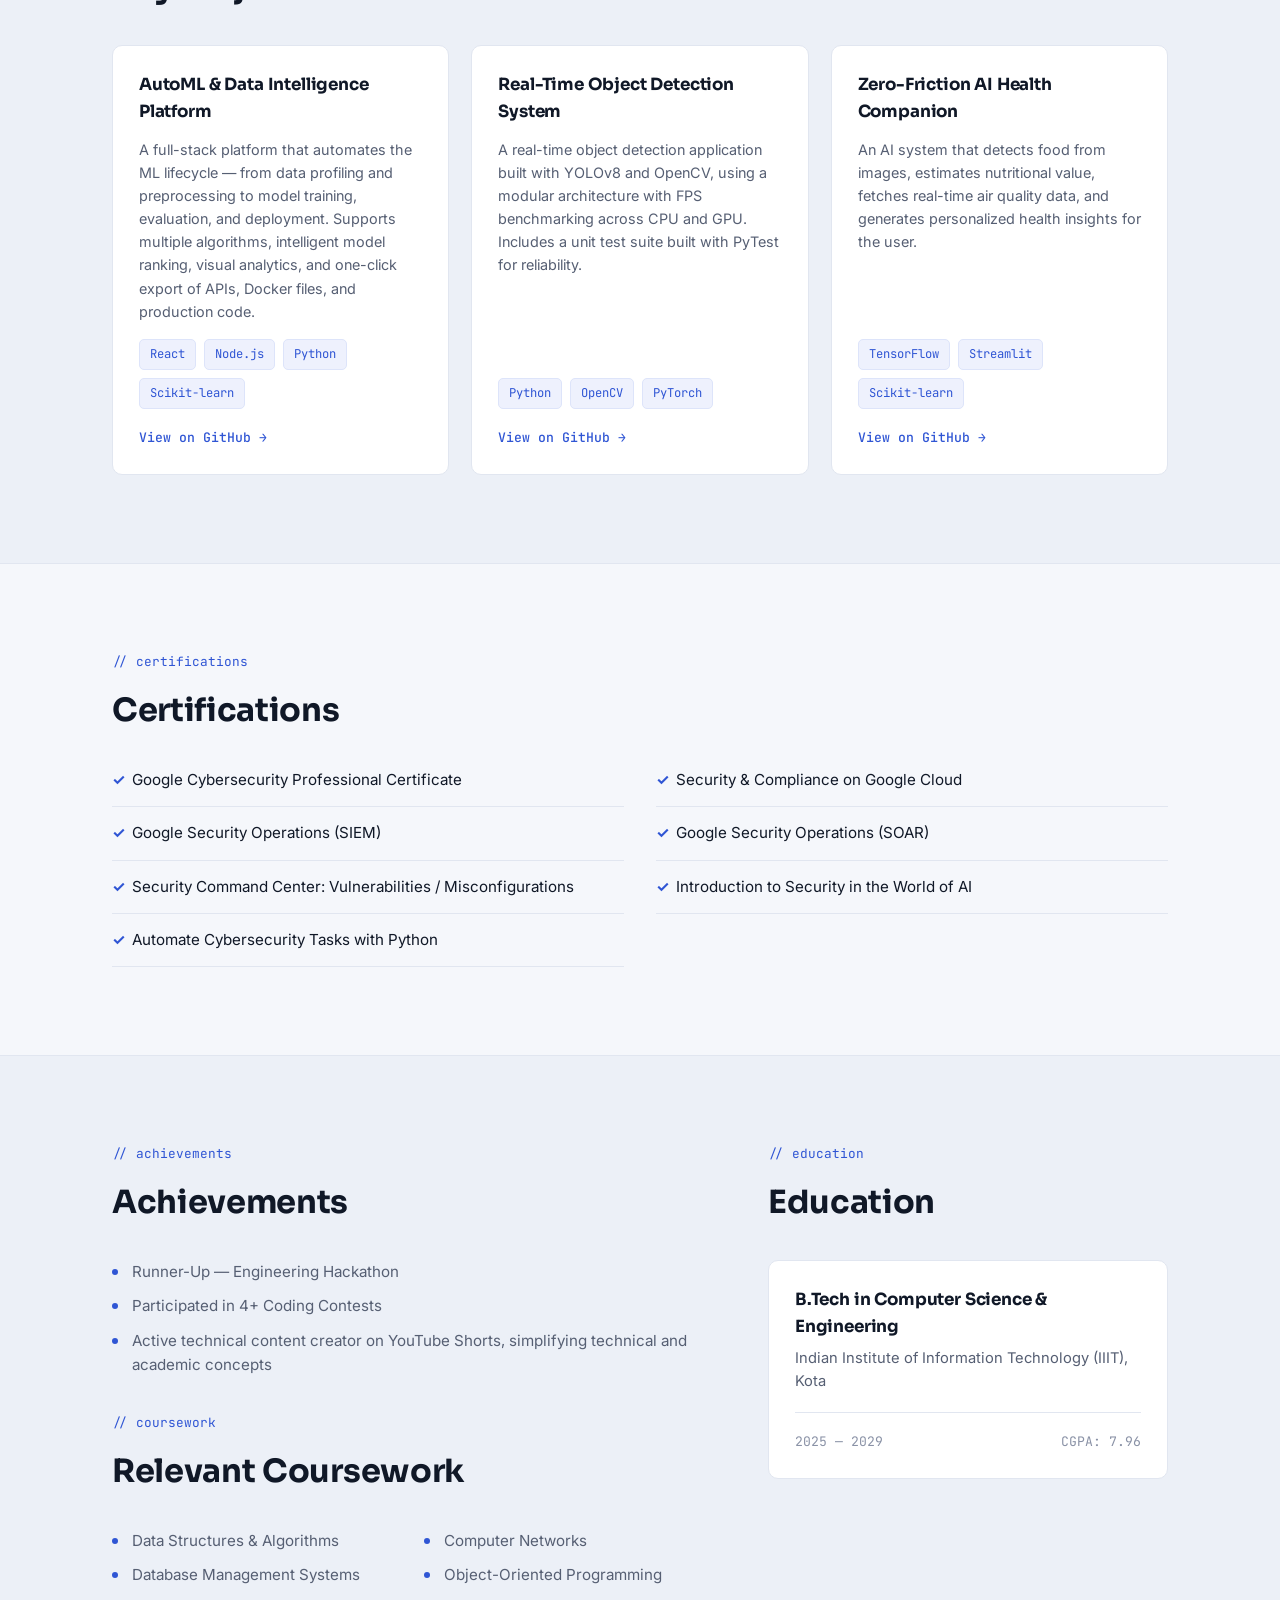
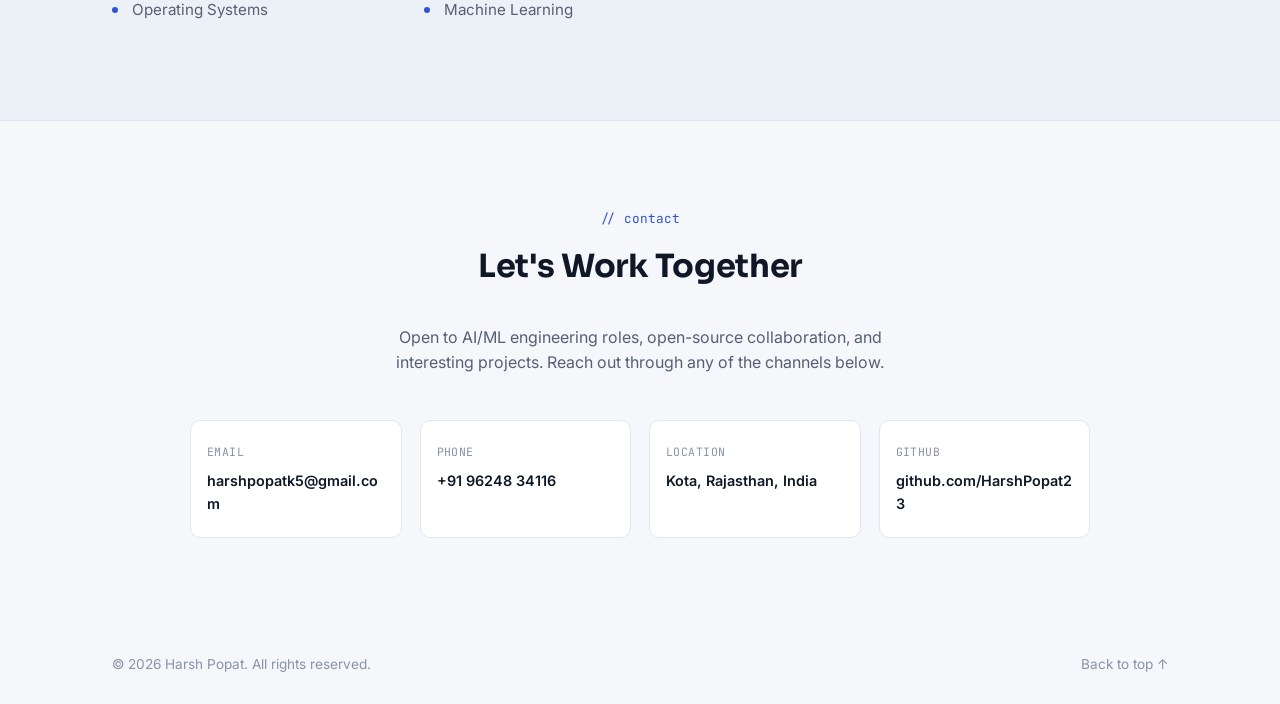
==== commit 908c394e: "skill" ====
--- a/index.html
+++ b/index.html
@@ -126,51 +126,110 @@
   </section>
 
   <!-- ============ SKILLS ============ -->
-  <section class="section section-alt" id="skills">
-    <div class="section-inner">
-      <p class="eyebrow">// skills</p>
-      <h2>Technical Skills</h2>
-
-      <div class="skills-grid">
-        <div class="skill-card">
-          <h3>Languages</h3>
-          <div class="tags">
-            <span class="tag">Python</span><span class="tag">C++</span><span class="tag">JavaScript</span>
-          </div>
-        </div>
-        <div class="skill-card">
-          <h3>AI / ML</h3>
-          <div class="tags">
-            <span class="tag">TensorFlow</span><span class="tag">PyTorch</span><span class="tag">Scikit-learn</span><span class="tag">OpenCV</span>
-          </div>
-        </div>
-        <div class="skill-card">
-          <h3>Frontend</h3>
-          <div class="tags">
-            <span class="tag">React</span><span class="tag">TypeScript</span><span class="tag">Tailwind CSS</span>
-          </div>
-        </div>
-        <div class="skill-card">
-          <h3>Backend</h3>
-          <div class="tags">
-            <span class="tag">Node.js</span><span class="tag">Express.js</span><span class="tag">REST APIs</span>
-          </div>
-        </div>
-        <div class="skill-card">
-          <h3>Database</h3>
-          <div class="tags">
-            <span class="tag">MongoDB</span><span class="tag">SQL</span>
-          </div>
-        </div>
-        <div class="skill-card">
-          <h3>Tools</h3>
-          <div class="tags">
-            <span class="tag">Git</span><span class="tag">Docker</span><span class="tag">Jupyter Notebook</span>
-          </div>
-        </div>
-      </div>
-    </div>
-  </section>
+<section class="section section-alt" id="skills">
+  <div class="section-inner">
+    <p class="eyebrow">// expertise</p>
+    <h2>Technical Skills</h2>
+    <p class="section-description">
+      Building intelligent systems with Machine Learning, Deep Learning, NLP, LLMs, and scalable AI infrastructure.
+    </p>
+
+    <div class="skills-grid">
+
+      <div class="skill-card">
+        <h3>Programming</h3>
+        <div class="tags">
+          <span class="tag">Python</span>
+          <span class="tag">C++</span>
+          <span class="tag">JavaScript</span>
+          <span class="tag">SQL</span>
+        </div>
+      </div>
+
+      <div class="skill-card">
+        <h3>Data Science</h3>
+        <div class="tags">
+          <span class="tag">NumPy</span>
+          <span class="tag">Pandas</span>
+          <span class="tag">Matplotlib</span>
+          <span class="tag">Seaborn</span>
+          <span class="tag">Scikit-learn</span>
+          <span class="tag">Feature Engineering</span>
+        </div>
+      </div>
+
+      <div class="skill-card">
+        <h3>Machine Learning</h3>
+        <div class="tags">
+          <span class="tag">Regression</span>
+          <span class="tag">Classification</span>
+          <span class="tag">Clustering</span>
+          <span class="tag">Ensemble Learning</span>
+          <span class="tag">XGBoost</span>
+          <span class="tag">Model Explainability</span>
+        </div>
+      </div>
+
+      <div class="skill-card">
+        <h3>Deep Learning</h3>
+        <div class="tags">
+          <span class="tag">PyTorch</span>
+          <span class="tag">TensorFlow</span>
+          <span class="tag">CNN</span>
+          <span class="tag">RNN</span>
+          <span class="tag">LSTM</span>
+          <span class="tag">Transformers</span>
+        </div>
+      </div>
+
+      <div class="skill-card">
+        <h3>Generative AI & NLP</h3>
+        <div class="tags">
+          <span class="tag">LLMs</span>
+          <span class="tag">Prompt Engineering</span>
+          <span class="tag">RAG</span>
+          <span class="tag">Embeddings</span>
+          <span class="tag">Vector Databases</span>
+          <span class="tag">Hugging Face</span>
+        </div>
+      </div>
+
+      <div class="skill-card">
+        <h3>MLOps & AI Systems</h3>
+        <div class="tags">
+          <span class="tag">Docker</span>
+          <span class="tag">MLflow</span>
+          <span class="tag">Weights & Biases</span>
+          <span class="tag">Git</span>
+          <span class="tag">Model Registry</span>
+          <span class="tag">Experiment Tracking</span>
+        </div>
+      </div>
+
+      <div class="skill-card">
+        <h3>Backend & APIs</h3>
+        <div class="tags">
+          <span class="tag">FastAPI</span>
+          <span class="tag">Node.js</span>
+          <span class="tag">Express.js</span>
+          <span class="tag">REST APIs</span>
+        </div>
+      </div>
+
+      <div class="skill-card">
+        <h3>Frontend</h3>
+        <div class="tags">
+          <span class="tag">React</span>
+          <span class="tag">TypeScript</span>
+          <span class="tag">Tailwind CSS</span>
+          <span class="tag">HTML5</span>
+          <span class="tag">CSS3</span>
+        </div>
+      </div>
+
+    </div>
+  </div>
+</section>
 
   <!-- ============ EXPERIENCE ============ -->
   <section class="section" id="experience">
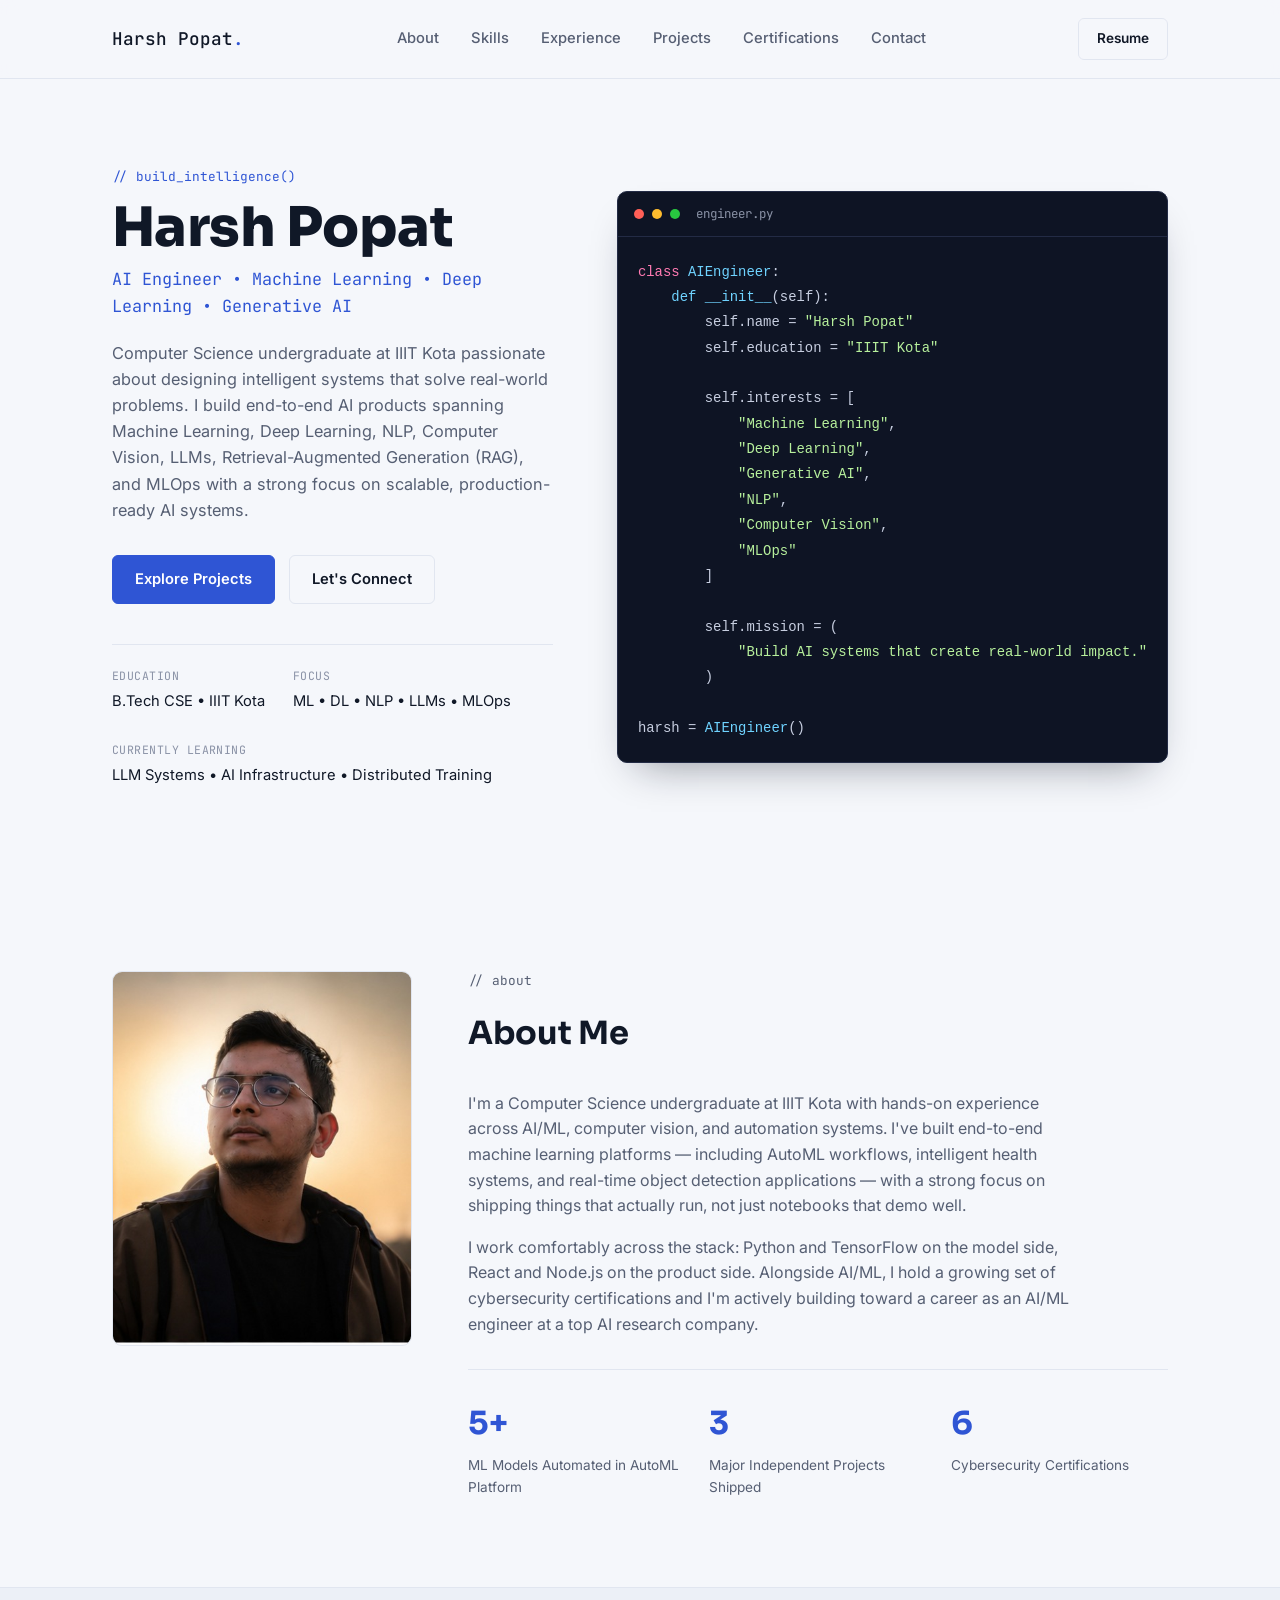
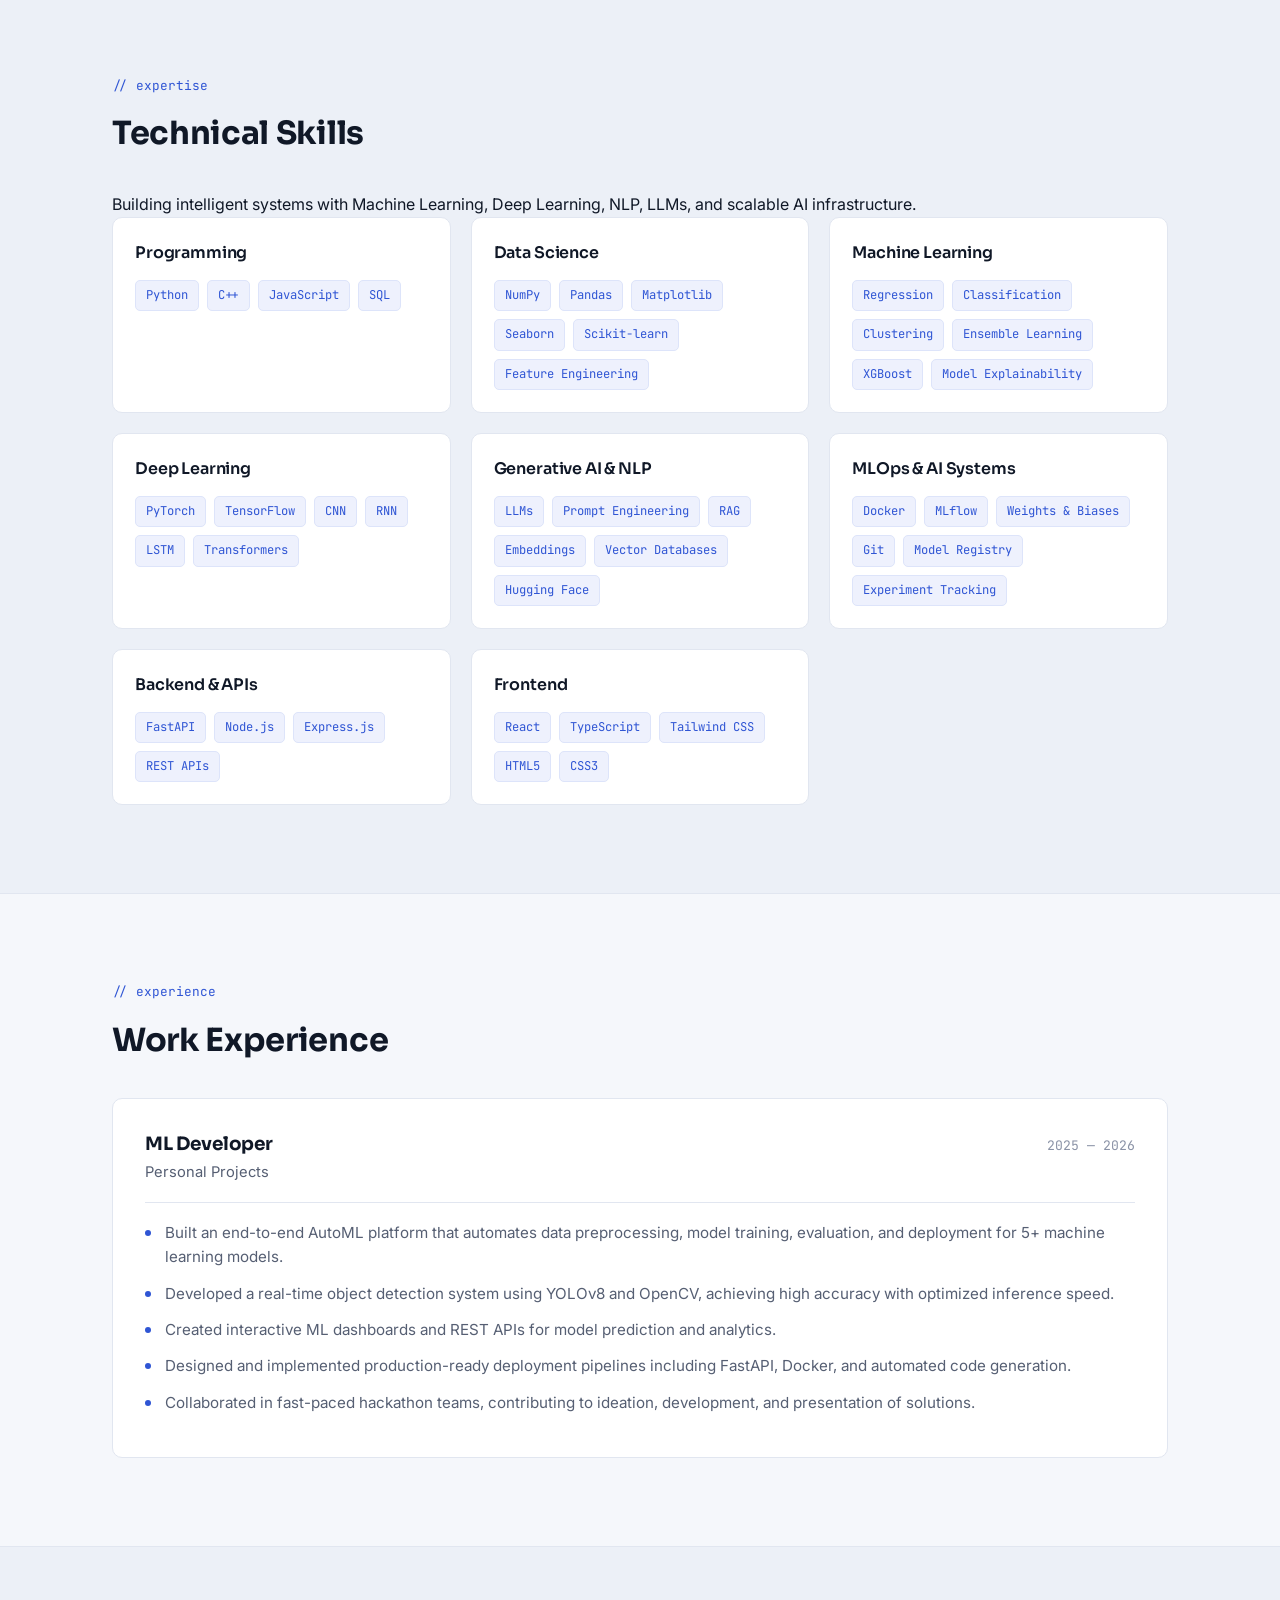
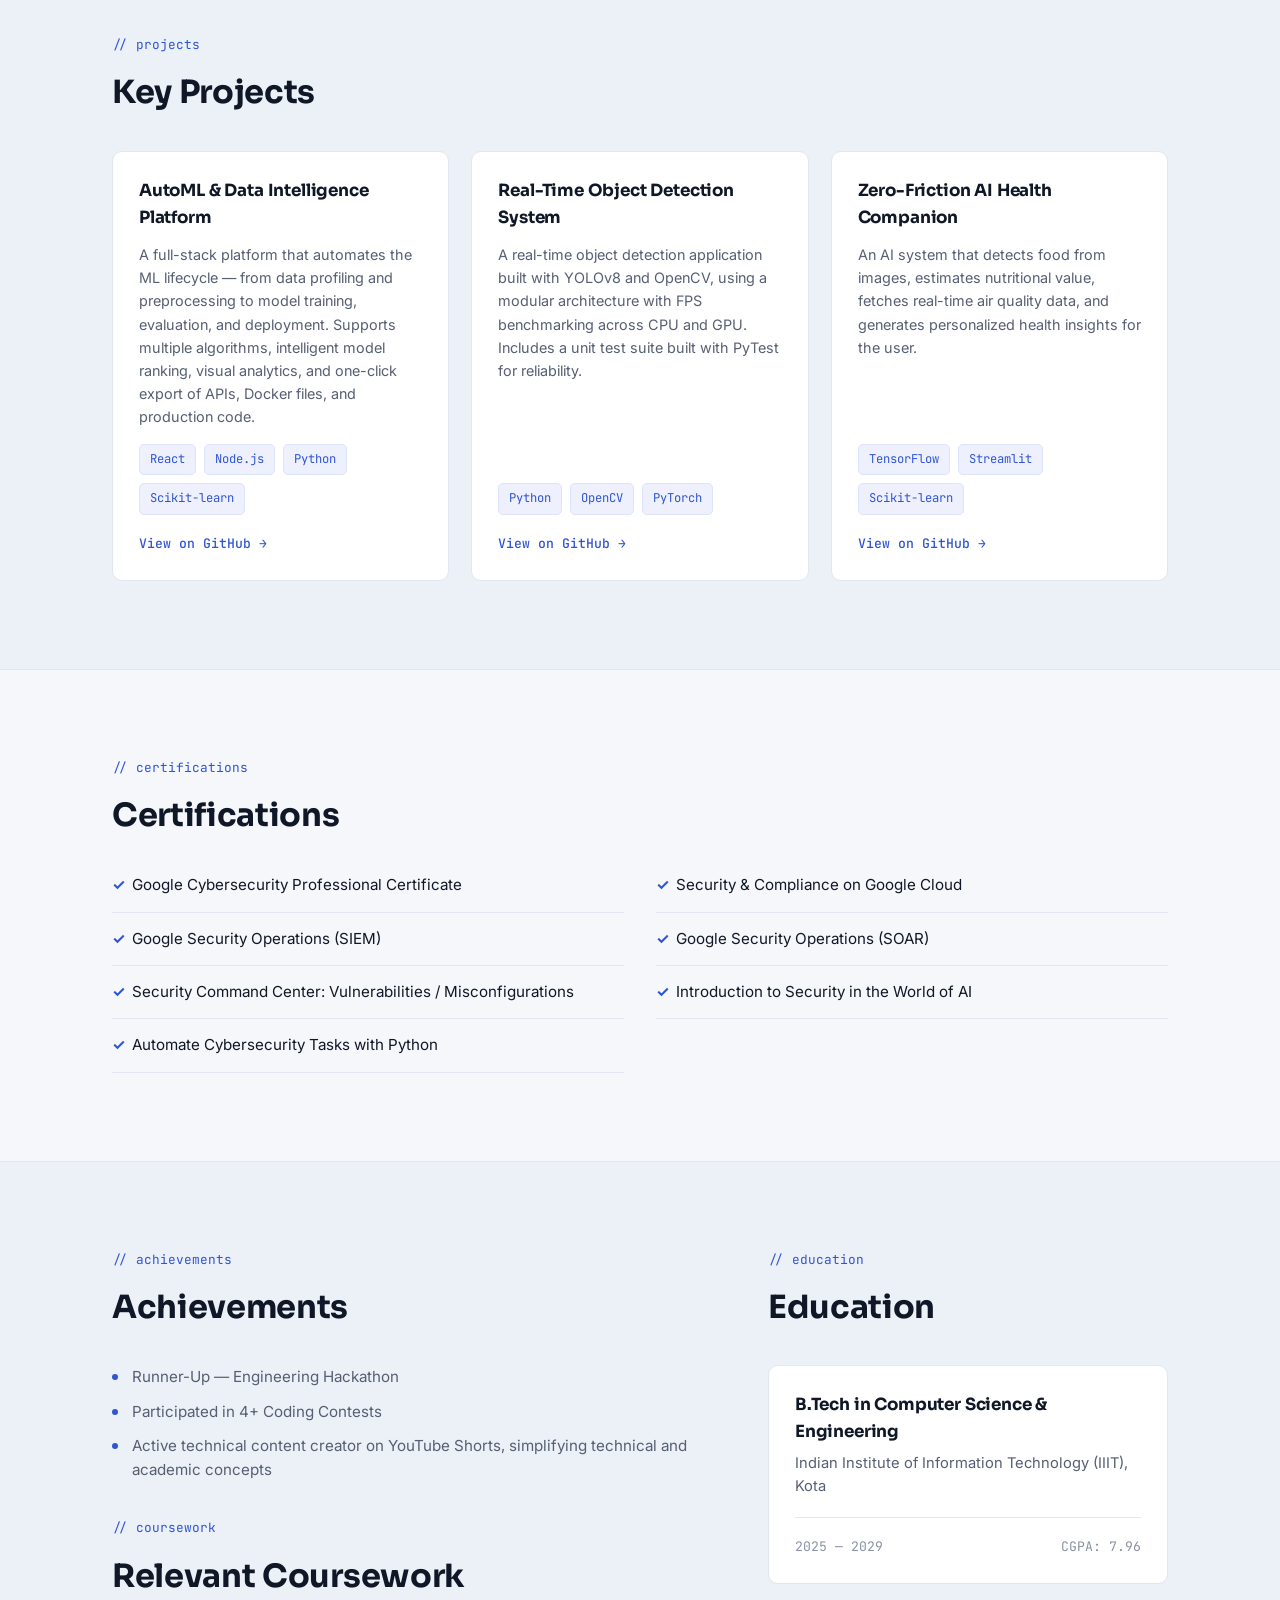
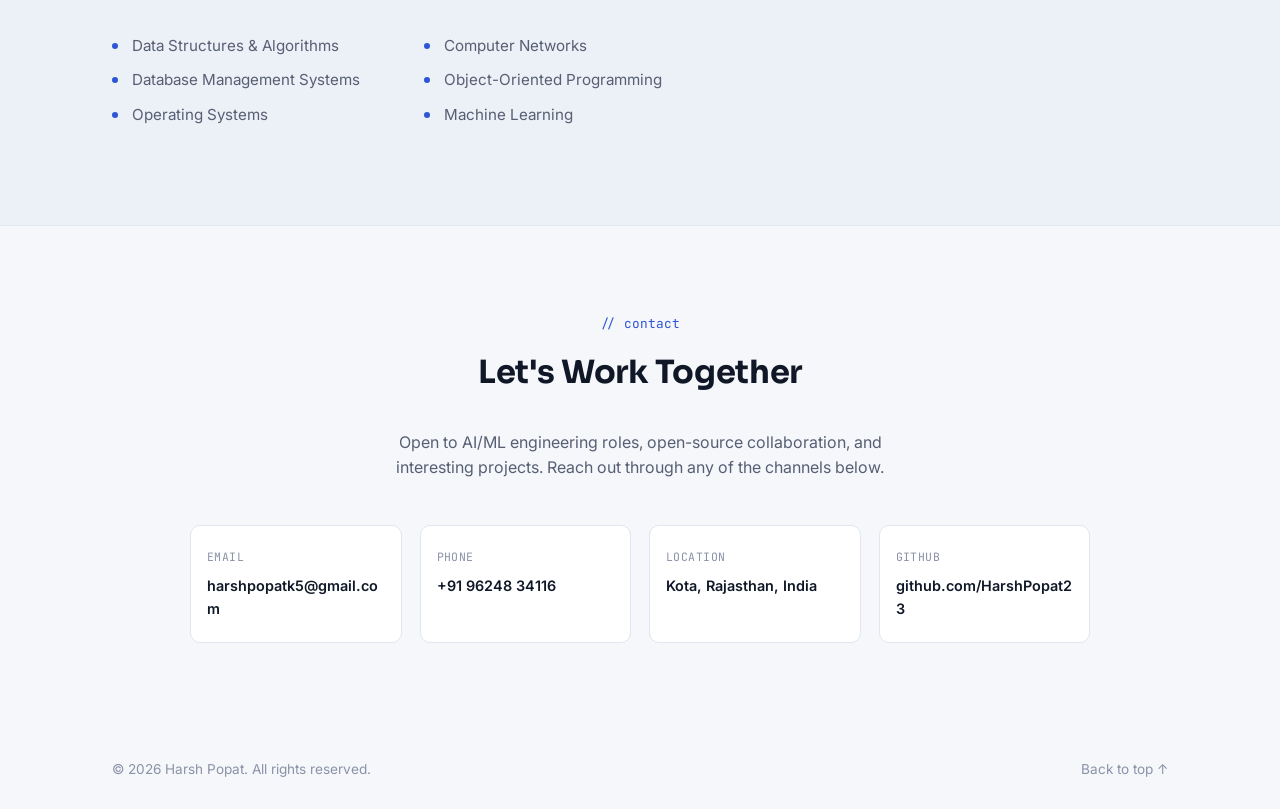
==== commit 03ab0b83: "sections" ====
--- a/index.html
+++ b/index.html
@@ -15,7 +15,7 @@
 <!-- ============ HEADER ============ -->
 <header class="site-header" id="top">
   <div class="header-inner">
-    <a href="#top" class="logo">HP<span class="logo-dot">.</span></a>
+    <a href="#top" class="logo">Harsh Popat<span class="logo-dot">.</span></a>
 
     <nav class="nav" id="nav">
       <a href="#about">About</a>
@@ -38,52 +38,98 @@
 <main>
 
   <!-- ============ HERO ============ -->
-  <section class="hero">
-    <div class="hero-inner">
-      <div class="hero-text">
-        <p class="eyebrow">// ai_ml_engineer.init()</p>
-        <h1>Harsh Popat</h1>
-        <p class="hero-role">AI/ML Engineer &amp; Data Scientist</p>
-        <p class="hero-desc">
-          Computer Science undergraduate at IIIT Kota, building end-to-end machine
-          learning systems — from AutoML pipelines and computer vision to full-stack
-          AI products. Focused on turning research-grade models into working software.
-        </p>
-        <div class="hero-cta">
-          <a href="#projects" class="btn btn-primary">View Projects</a>
-          <a href="#contact" class="btn btn-outline">Get in Touch</a>
-        </div>
-        <ul class="hero-meta">
-          <li><span class="meta-label">Location</span>Kota, Rajasthan, India</li>
-          <li><span class="meta-label">CGPA</span>7.96 · IIIT Kota</li>
-          <li><span class="meta-label">Focus</span>AI/ML · Computer Vision · Full-Stack</li>
-        </ul>
-      </div>
-
-      <div class="hero-visual">
-        <div class="code-card" aria-hidden="true">
-          <div class="code-card-head">
-            <span class="dot dot-r"></span><span class="dot dot-y"></span><span class="dot dot-g"></span>
-            <span class="code-filename">profile.py</span>
-          </div>
-          <pre class="code-body"><code><span class="tok-kw">class</span> <span class="tok-cls">Engineer</span>:
+ <section class="hero">
+  <div class="hero-inner">
+
+    <div class="hero-text">
+      <p class="eyebrow">// build_intelligence()</p>
+
+      <h1>Harsh Popat</h1>
+
+      <p class="hero-role">
+        AI Engineer • Machine Learning • Deep Learning • Generative AI
+      </p>
+
+      <p class="hero-desc">
+        Computer Science undergraduate at IIIT Kota passionate about designing
+        intelligent systems that solve real-world problems. I build end-to-end AI
+        products spanning Machine Learning, Deep Learning, NLP, Computer Vision,
+        LLMs, Retrieval-Augmented Generation (RAG), and MLOps with a strong focus
+        on scalable, production-ready AI systems.
+      </p>
+
+      <div class="hero-cta">
+        <a href="#projects" class="btn btn-primary">
+          Explore Projects
+        </a>
+
+        <a href="#contact" class="btn btn-outline">
+          Let's Connect
+        </a>
+      </div>
+
+      <ul class="hero-meta">
+
+        <li>
+          <span class="meta-label">Education</span>
+          B.Tech CSE • IIIT Kota
+        </li>
+
+        <li>
+          <span class="meta-label">Focus</span>
+          ML • DL • NLP • LLMs • MLOps
+        </li>
+
+        <li>
+          <span class="meta-label">Currently Learning</span>
+          LLM Systems • AI Infrastructure • Distributed Training
+        </li>
+
+      </ul>
+
+    </div>
+
+    <div class="hero-visual">
+
+      <div class="code-card" aria-hidden="true">
+
+        <div class="code-card-head">
+          <span class="dot dot-r"></span>
+          <span class="dot dot-y"></span>
+          <span class="dot dot-g"></span>
+
+          <span class="code-filename">
+            engineer.py
+          </span>
+
+        </div>
+
+<pre class="code-body"><code><span class="tok-kw">class</span> <span class="tok-cls">AIEngineer</span>:
     <span class="tok-fn">def</span> <span class="tok-fn">__init__</span>(<span class="tok-var">self</span>):
         <span class="tok-var">self</span>.name = <span class="tok-str">"Harsh Popat"</span>
-        <span class="tok-var">self</span>.role = <span class="tok-str">"AI/ML Engineer"</span>
-        <span class="tok-var">self</span>.university = <span class="tok-str">"IIIT Kota"</span>
-        <span class="tok-var">self</span>.stack = [
-            <span class="tok-str">"TensorFlow"</span>, <span class="tok-str">"PyTorch"</span>,
-            <span class="tok-str">"OpenCV"</span>, <span class="tok-str">"React"</span>
+        <span class="tok-var">self</span>.education = <span class="tok-str">"IIIT Kota"</span>
+
+        <span class="tok-var">self</span>.interests = [
+            <span class="tok-str">"Machine Learning"</span>,
+            <span class="tok-str">"Deep Learning"</span>,
+            <span class="tok-str">"Generative AI"</span>,
+            <span class="tok-str">"NLP"</span>,
+            <span class="tok-str">"Computer Vision"</span>,
+            <span class="tok-str">"MLOps"</span>
         ]
-        <span class="tok-var">self</span>.goal = (
-            <span class="tok-str">"Build production-ready AI"</span>
+
+        <span class="tok-var">self</span>.mission = (
+            <span class="tok-str">"Build AI systems that create real-world impact."</span>
         )
 
-<span class="tok-var">harsh</span> = <span class="tok-cls">Engineer</span>()</code></pre>
-        </div>
-      </div>
-    </div>
-  </section>
+<span class="tok-var">harsh</span> = <span class="tok-cls">AIEngineer</span>()</code></pre>
+
+      </div>
+
+    </div>
+
+  </div>
+</section>
 
   <!-- ============ ABOUT ============ -->
   <section class="section" id="about">
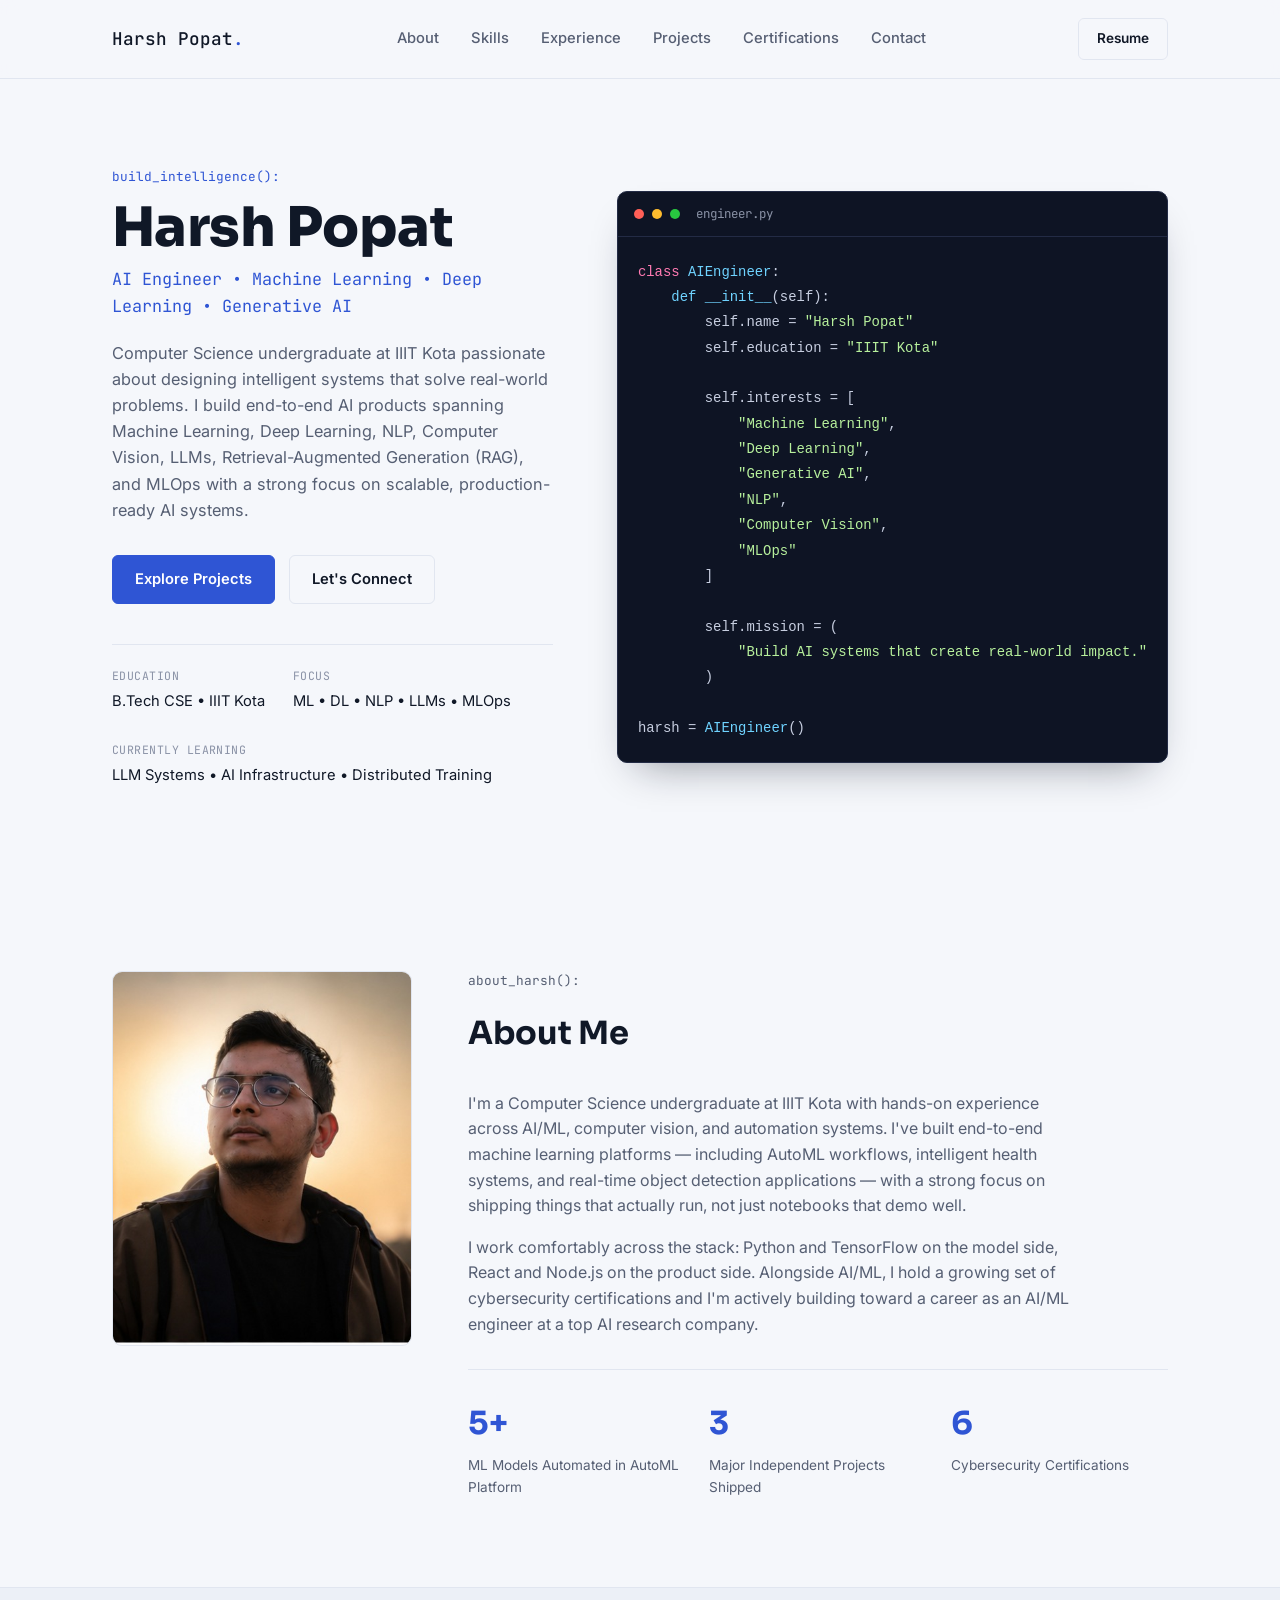
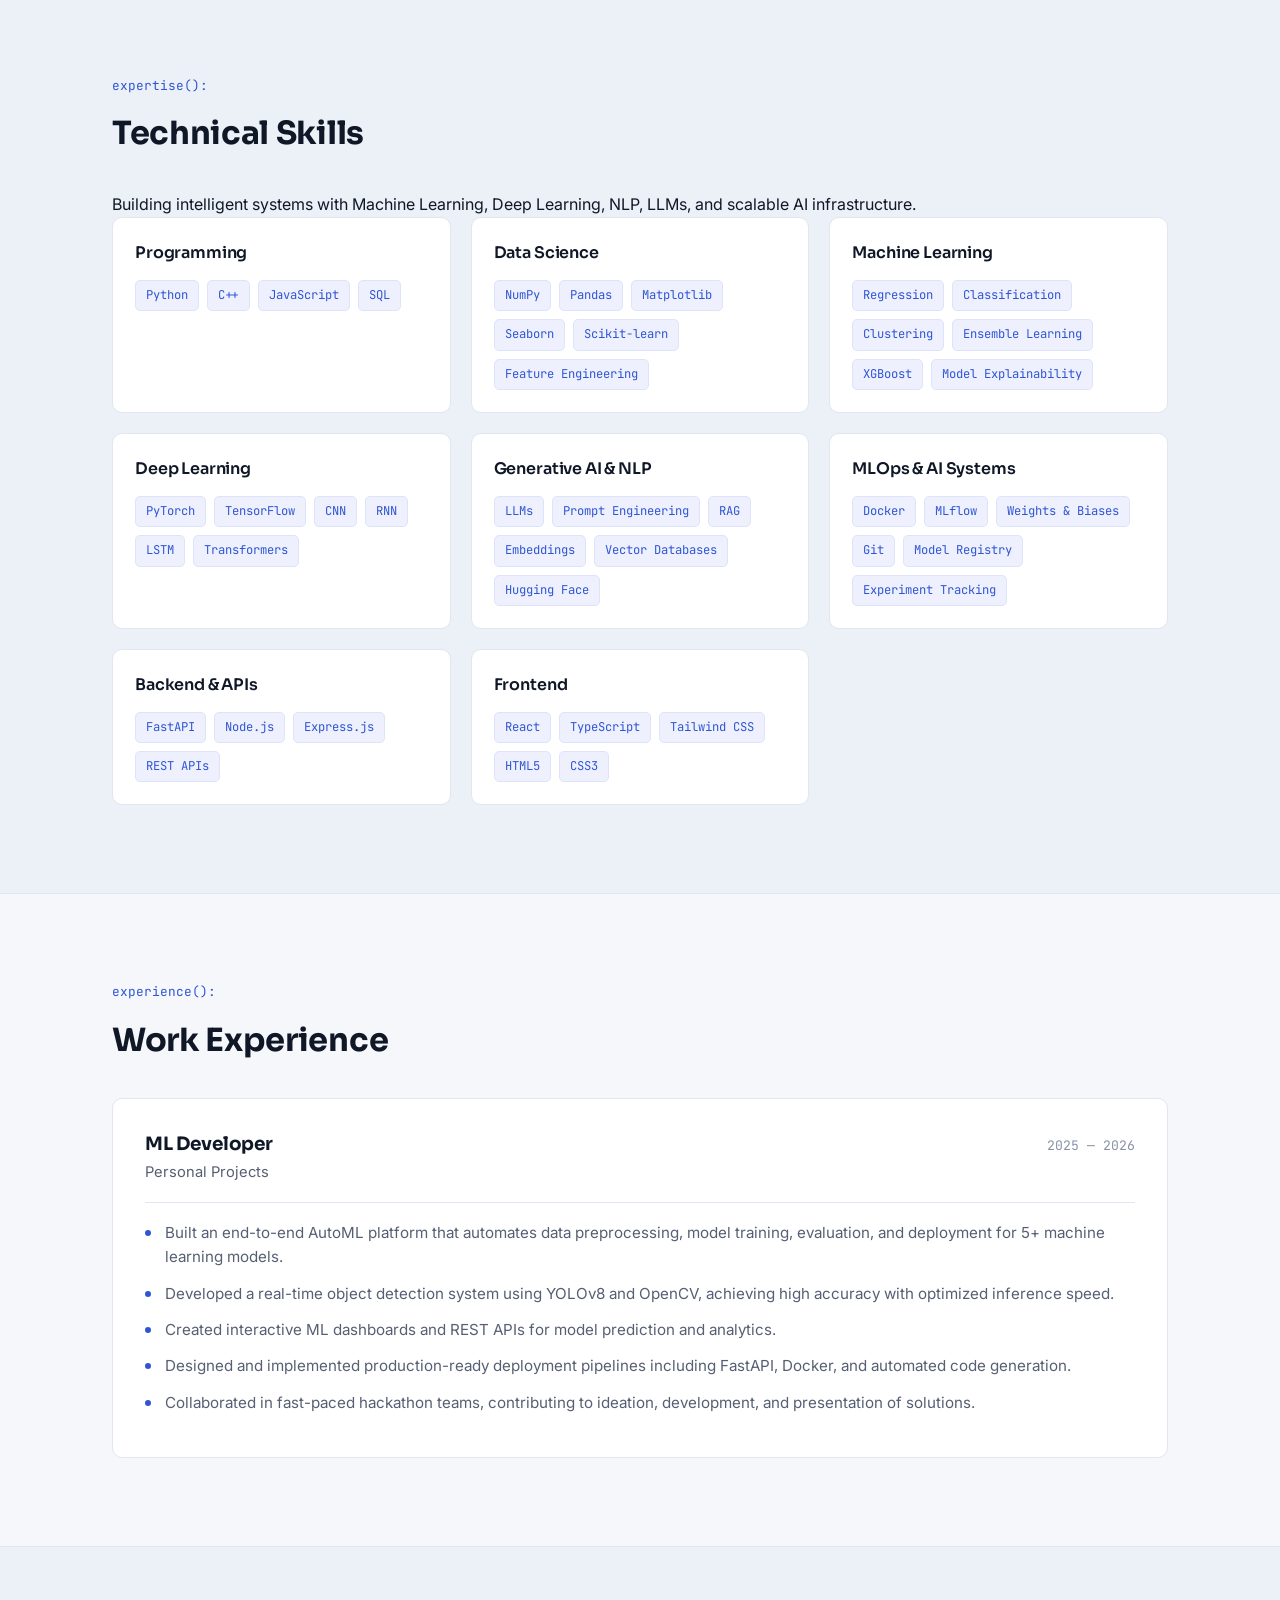
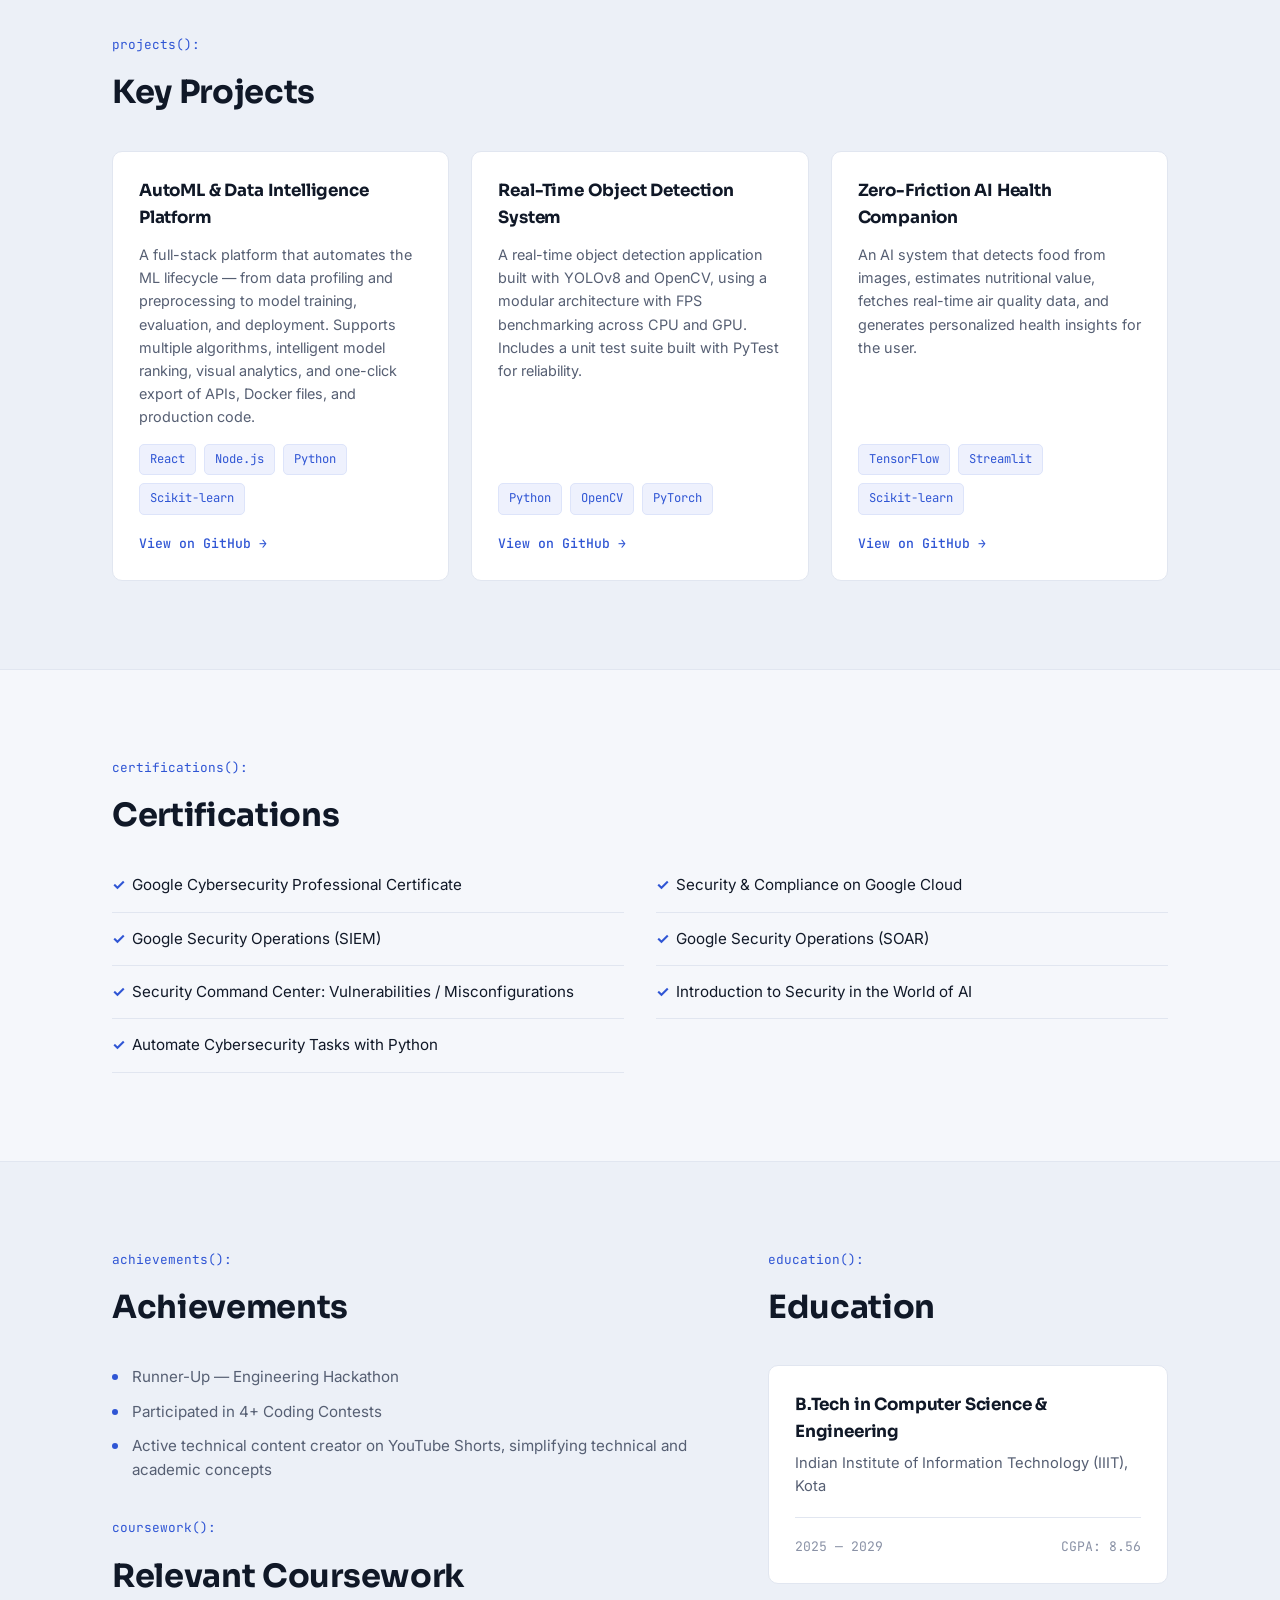
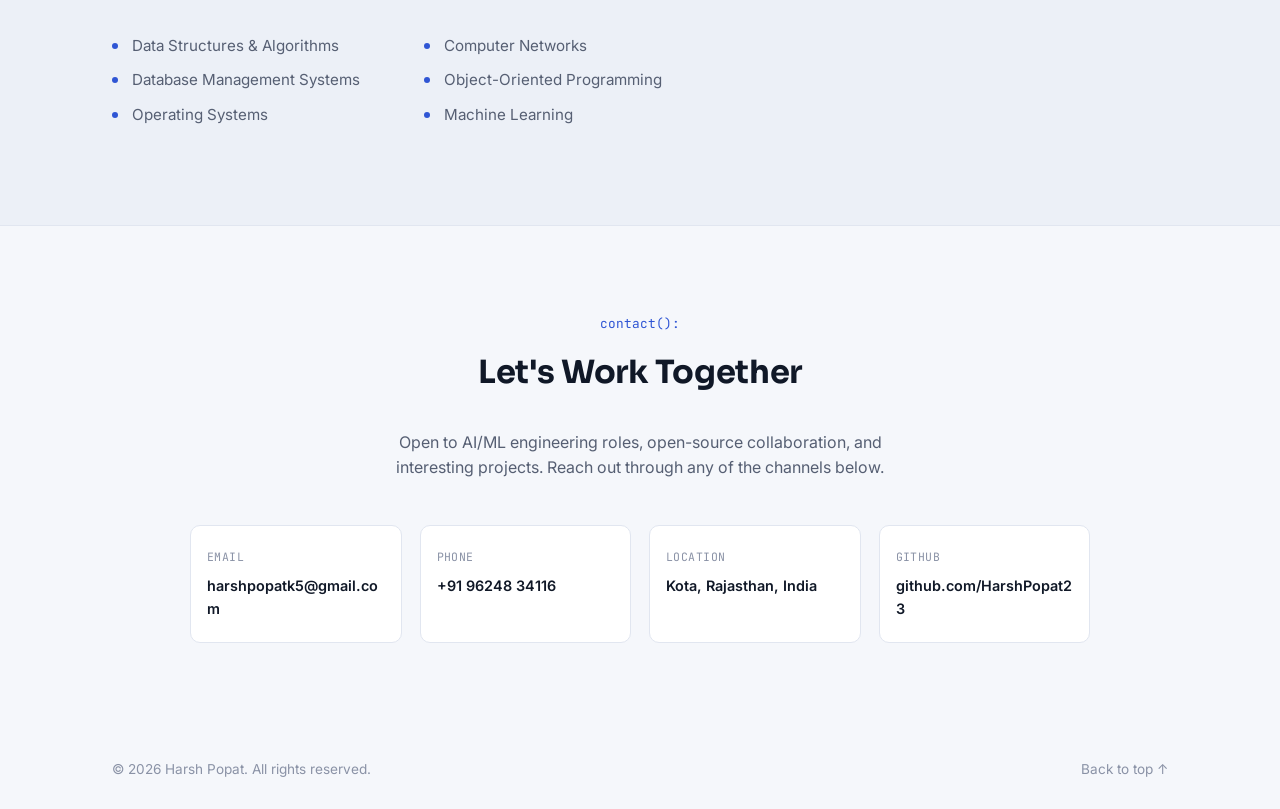
==== commit 580d60a1: "Comment" ====
--- a/index.html
+++ b/index.html
@@ -42,7 +42,7 @@
   <div class="hero-inner">
 
     <div class="hero-text">
-      <p class="eyebrow">// build_intelligence()</p>
+      <p class="eyebrow">build_intelligence():</p>
 
       <h1>Harsh Popat</h1>
 
@@ -138,7 +138,7 @@
         <img src="images/me.jpg" alt="Portrait of Harsh Popat">
       </div>
       <div class="about-text">
-        <p class="eyebrow">// about</p>
+        <p class="eyebrow">about_harsh():</p>
         <h2>About Me</h2>
         <p>
           I'm a Computer Science undergraduate at IIIT Kota with hands-on experience
@@ -174,7 +174,7 @@
   <!-- ============ SKILLS ============ -->
 <section class="section section-alt" id="skills">
   <div class="section-inner">
-    <p class="eyebrow">// expertise</p>
+    <p class="eyebrow">expertise():</p>
     <h2>Technical Skills</h2>
     <p class="section-description">
       Building intelligent systems with Machine Learning, Deep Learning, NLP, LLMs, and scalable AI infrastructure.
@@ -280,7 +280,7 @@
   <!-- ============ EXPERIENCE ============ -->
   <section class="section" id="experience">
     <div class="section-inner">
-      <p class="eyebrow">// experience</p>
+      <p class="eyebrow">experience():</p>
       <h2>Work Experience</h2>
 
       <div class="exp-item">
@@ -305,7 +305,7 @@
   <!-- ============ PROJECTS ============ -->
   <section class="section section-alt" id="projects">
     <div class="section-inner">
-      <p class="eyebrow">// projects</p>
+      <p class="eyebrow">projects():</p>
       <h2>Key Projects</h2>
 
       <div class="projects-grid">
@@ -364,7 +364,7 @@
   <!-- ============ CERTIFICATIONS ============ -->
   <section class="section" id="certifications">
     <div class="section-inner">
-      <p class="eyebrow">// certifications</p>
+      <p class="eyebrow">certifications():</p>
       <h2>Certifications</h2>
 
       <ul class="cert-list">
@@ -384,7 +384,7 @@
     <div class="section-inner two-col">
 
       <div>
-        <p class="eyebrow">// achievements</p>
+        <p class="eyebrow">achievements():</p>
         <h2>Achievements</h2>
         <ul class="plain-list">
           <li>Runner-Up — Engineering Hackathon</li>
@@ -392,7 +392,7 @@
           <li>Active technical content creator on YouTube Shorts, simplifying technical and academic concepts</li>
         </ul>
 
-        <p class="eyebrow eyebrow-spaced">// coursework</p>
+        <p class="eyebrow eyebrow-spaced">coursework():</p>
         <h2>Relevant Coursework</h2>
         <ul class="plain-list two-cols">
           <li>Data Structures &amp; Algorithms</li>
@@ -405,14 +405,14 @@
       </div>
 
       <div>
-        <p class="eyebrow">// education</p>
+        <p class="eyebrow">education():</p>
         <h2>Education</h2>
         <div class="edu-card">
           <h3>B.Tech in Computer Science &amp; Engineering</h3>
           <p class="exp-sub">Indian Institute of Information Technology (IIIT), Kota</p>
           <div class="edu-meta">
             <span>2025 — 2029</span>
-            <span>CGPA: 7.96</span>
+            <span>CGPA: 8.56</span>
           </div>
         </div>
       </div>
@@ -423,7 +423,7 @@
   <!-- ============ CONTACT ============ -->
   <section class="section contact" id="contact">
     <div class="section-inner contact-inner">
-      <p class="eyebrow">// contact</p>
+      <p class="eyebrow">contact():</p>
       <h2>Let's Work Together</h2>
       <p class="contact-desc">
         Open to AI/ML engineering roles, open-source collaboration, and
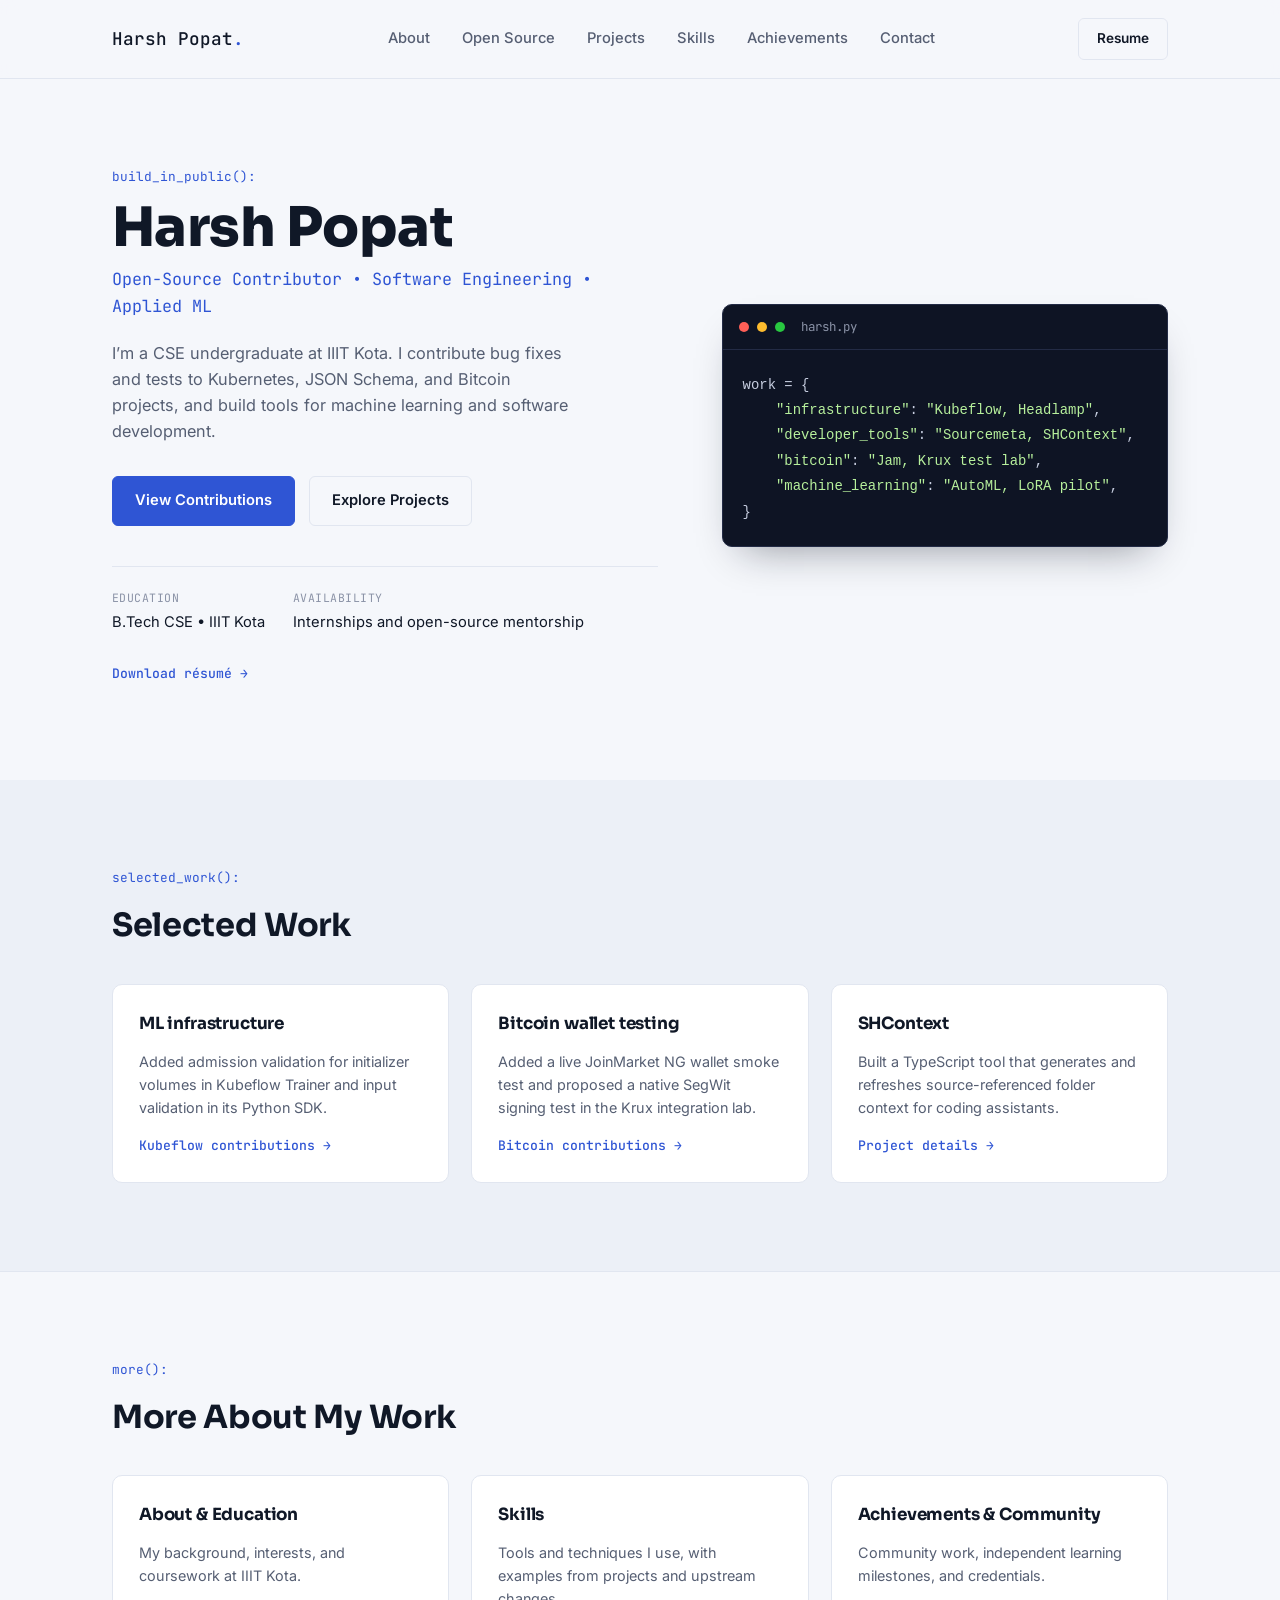
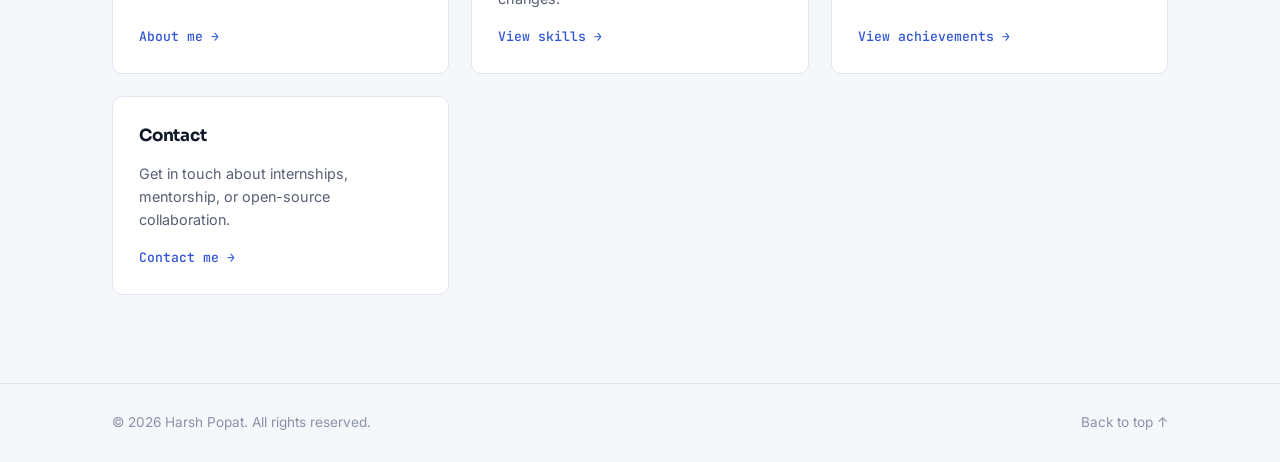
==== commit 24af14b6: "Showcase verified contributions and organize portfolio pages" ====
--- a/index.html
+++ b/index.html
@@ -1,34 +1,35 @@
 <!DOCTYPE html>
 <html lang="en">
 <head>
-<meta charset="UTF-8">
-<meta name="viewport" content="width=device-width, initial-scale=1.0">
-<title>Harsh Popat — AI/ML Engineer</title>
-<meta name="description" content="Harsh Popat — AI/ML Engineer &amp; Data Scientist. Computer Science undergraduate at IIIT Kota building AutoML platforms, computer vision systems, and full-stack ML applications.">
-<link rel="preconnect" href="https://fonts.googleapis.com">
-<link rel="preconnect" href="https://fonts.gstatic.com" crossorigin>
-<link href="https://fonts.googleapis.com/css2?family=Sora:wght@400;500;600;700;800&family=Inter:wght@400;500;600&family=JetBrains+Mono:wght@400;500&display=swap" rel="stylesheet">
-<link rel="stylesheet" href="style.css">
+  <meta charset="UTF-8">
+  <meta name="viewport" content="width=device-width, initial-scale=1.0">
+  <title>Harsh Popat | Open Source, Software Engineering &amp; ML</title>
+  <meta name="description" content="Harsh Popat, IIIT Kota CSE undergraduate working on open-source infrastructure, developer tools, Bitcoin software and applied machine learning.">
+  <link rel="canonical" href="https://harshpopat.vercel.app/">
+  <meta property="og:title" content="Harsh Popat | Open Source, Software Engineering &amp; ML">
+  <meta property="og:description" content="Harsh Popat, IIIT Kota CSE undergraduate working on open-source infrastructure, developer tools, Bitcoin software and applied machine learning.">
+  <meta property="og:url" content="https://harshpopat.vercel.app/">
+  <meta property="og:type" content="website">
+  <link rel="preconnect" href="https://fonts.googleapis.com">
+  <link rel="preconnect" href="https://fonts.gstatic.com" crossorigin>
+  <link href="https://fonts.googleapis.com/css2?family=Sora:wght@400;500;600;700;800&amp;family=Inter:wght@400;500;600&amp;family=JetBrains+Mono:wght@400;500&amp;display=swap" rel="stylesheet">
+  <link rel="stylesheet" href="style.css">
 </head>
 <body>
-
-<!-- ============ HEADER ============ -->
 <header class="site-header" id="top">
   <div class="header-inner">
-    <a href="#top" class="logo">Harsh Popat<span class="logo-dot">.</span></a>
-
-    <nav class="nav" id="nav">
-      <a href="#about">About</a>
-      <a href="#skills">Skills</a>
-      <a href="#experience">Experience</a>
-      <a href="#projects">Projects</a>
-      <a href="#certifications">Certifications</a>
-      <a href="#contact">Contact</a>
+    <a href="index.html" class="logo">Harsh Popat<span class="logo-dot">.</span></a>
+    <nav class="nav" id="nav" aria-label="Main navigation">
+      <a href="about.html">About</a>
+      <a href="open-source.html">Open Source</a>
+      <a href="projects.html">Projects</a>
+      <a href="skills.html">Skills</a>
+      <a href="achievements.html">Achievements</a>
+      <a href="contact.html">Contact</a>
     </nav>
-
     <div class="header-actions">
       <a href="Harsh_Popat_Resume.pdf" class="btn btn-ghost" download>Resume</a>
-      <button class="nav-toggle" id="navToggle" aria-label="Toggle menu" aria-expanded="false">
+      <button class="nav-toggle" id="navToggle" type="button" aria-label="Toggle menu" aria-expanded="false" aria-controls="nav">
         <span></span><span></span><span></span>
       </button>
     </div>
@@ -36,417 +37,87 @@
 </header>
 
 <main>
-
-  <!-- ============ HERO ============ -->
- <section class="hero">
-  <div class="hero-inner">
-
-    <div class="hero-text">
-      <p class="eyebrow">build_intelligence():</p>
-
-      <h1>Harsh Popat</h1>
-
-      <p class="hero-role">
-        AI Engineer • Machine Learning • Deep Learning • Generative AI
-      </p>
-
-      <p class="hero-desc">
-        Computer Science undergraduate at IIIT Kota passionate about designing
-        intelligent systems that solve real-world problems. I build end-to-end AI
-        products spanning Machine Learning, Deep Learning, NLP, Computer Vision,
-        LLMs, Retrieval-Augmented Generation (RAG), and MLOps with a strong focus
-        on scalable, production-ready AI systems.
-      </p>
-
-      <div class="hero-cta">
-        <a href="#projects" class="btn btn-primary">
-          Explore Projects
-        </a>
-
-        <a href="#contact" class="btn btn-outline">
-          Let's Connect
-        </a>
+  <section class="hero">
+    <div class="hero-inner">
+      <div class="hero-text">
+        <p class="eyebrow">build_in_public():</p>
+        <h1>Harsh Popat</h1>
+        <p class="hero-role">Open-Source Contributor • Software Engineering • Applied ML</p>
+        <p class="hero-desc">I’m a CSE undergraduate at IIIT Kota. I contribute bug fixes and tests to Kubernetes, JSON Schema, and Bitcoin projects, and build tools for machine learning and software development.</p>
+        <div class="hero-cta">
+          <a href="open-source.html" class="btn btn-primary">View Contributions</a>
+          <a href="projects.html" class="btn btn-outline">Explore Projects</a>
+        </div>
+        <ul class="hero-meta">
+          <li><span class="meta-label">Education</span> B.Tech CSE • IIIT Kota</li>
+          <li><span class="meta-label">Availability</span> Internships and open-source mentorship</li>
+          <li><a href="Harsh_Popat_Resume.pdf" class="project-link" download>Download résumé →</a></li>
+        </ul>
       </div>
-
-      <ul class="hero-meta">
-
-        <li>
-          <span class="meta-label">Education</span>
-          B.Tech CSE • IIIT Kota
-        </li>
-
-        <li>
-          <span class="meta-label">Focus</span>
-          ML • DL • NLP • LLMs • MLOps
-        </li>
-
-        <li>
-          <span class="meta-label">Currently Learning</span>
-          LLM Systems • AI Infrastructure • Distributed Training
-        </li>
-
-      </ul>
-
-    </div>
-
-    <div class="hero-visual">
-
-      <div class="code-card" aria-hidden="true">
-
-        <div class="code-card-head">
-          <span class="dot dot-r"></span>
-          <span class="dot dot-y"></span>
-          <span class="dot dot-g"></span>
-
-          <span class="code-filename">
-            engineer.py
-          </span>
-
-        </div>
-
-<pre class="code-body"><code><span class="tok-kw">class</span> <span class="tok-cls">AIEngineer</span>:
-    <span class="tok-fn">def</span> <span class="tok-fn">__init__</span>(<span class="tok-var">self</span>):
-        <span class="tok-var">self</span>.name = <span class="tok-str">"Harsh Popat"</span>
-        <span class="tok-var">self</span>.education = <span class="tok-str">"IIIT Kota"</span>
-
-        <span class="tok-var">self</span>.interests = [
-            <span class="tok-str">"Machine Learning"</span>,
-            <span class="tok-str">"Deep Learning"</span>,
-            <span class="tok-str">"Generative AI"</span>,
-            <span class="tok-str">"NLP"</span>,
-            <span class="tok-str">"Computer Vision"</span>,
-            <span class="tok-str">"MLOps"</span>
-        ]
-
-        <span class="tok-var">self</span>.mission = (
-            <span class="tok-str">"Build AI systems that create real-world impact."</span>
-        )
-
-<span class="tok-var">harsh</span> = <span class="tok-cls">AIEngineer</span>()</code></pre>
-
-      </div>
-
-    </div>
-
-  </div>
-</section>
-
-  <!-- ============ ABOUT ============ -->
-  <section class="section" id="about">
-    <div class="section-inner about-grid">
-      <div class="about-photo">
-        <img src="images/me.jpg" alt="Portrait of Harsh Popat">
-      </div>
-      <div class="about-text">
-        <p class="eyebrow">about_harsh():</p>
-        <h2>About Me</h2>
-        <p>
-          I'm a Computer Science undergraduate at IIIT Kota with hands-on experience
-          across AI/ML, computer vision, and automation systems. I've built end-to-end
-          machine learning platforms — including AutoML workflows, intelligent health
-          systems, and real-time object detection applications — with a strong focus
-          on shipping things that actually run, not just notebooks that demo well.
-        </p>
-        <p>
-          I work comfortably across the stack: Python and TensorFlow on the model
-          side, React and Node.js on the product side. Alongside AI/ML, I hold a
-          growing set of cybersecurity certifications and I'm actively building
-          toward a career as an AI/ML engineer at a top AI research company.
-        </p>
-        <div class="about-facts">
-          <div class="fact">
-            <span class="fact-num">5+</span>
-            <span class="fact-label">ML Models Automated in AutoML Platform</span>
+      <div class="hero-visual">
+        <div class="code-card" aria-hidden="true">
+          <div class="code-card-head">
+            <span class="dot dot-r"></span><span class="dot dot-y"></span><span class="dot dot-g"></span>
+            <span class="code-filename">harsh.py</span>
           </div>
-          <div class="fact">
-            <span class="fact-num">3</span>
-            <span class="fact-label">Major Independent Projects Shipped</span>
-          </div>
-          <div class="fact">
-            <span class="fact-num">6</span>
-            <span class="fact-label">Cybersecurity Certifications</span>
-          </div>
+<pre class="code-body"><code><span class="tok-var">work</span> = {
+    <span class="tok-str">"infrastructure"</span>: <span class="tok-str">"Kubeflow, Headlamp"</span>,
+    <span class="tok-str">"developer_tools"</span>: <span class="tok-str">"Sourcemeta, SHContext"</span>,
+    <span class="tok-str">"bitcoin"</span>: <span class="tok-str">"Jam, Krux test lab"</span>,
+    <span class="tok-str">"machine_learning"</span>: <span class="tok-str">"AutoML, LoRA pilot"</span>,
+}</code></pre>
         </div>
       </div>
     </div>
   </section>
-
-  <!-- ============ SKILLS ============ -->
-<section class="section section-alt" id="skills">
-  <div class="section-inner">
-    <p class="eyebrow">expertise():</p>
-    <h2>Technical Skills</h2>
-    <p class="section-description">
-      Building intelligent systems with Machine Learning, Deep Learning, NLP, LLMs, and scalable AI infrastructure.
-    </p>
-
-    <div class="skills-grid">
-
-      <div class="skill-card">
-        <h3>Programming</h3>
-        <div class="tags">
-          <span class="tag">Python</span>
-          <span class="tag">C++</span>
-          <span class="tag">JavaScript</span>
-          <span class="tag">SQL</span>
-        </div>
-      </div>
-
-      <div class="skill-card">
-        <h3>Data Science</h3>
-        <div class="tags">
-          <span class="tag">NumPy</span>
-          <span class="tag">Pandas</span>
-          <span class="tag">Matplotlib</span>
-          <span class="tag">Seaborn</span>
-          <span class="tag">Scikit-learn</span>
-          <span class="tag">Feature Engineering</span>
-        </div>
-      </div>
-
-      <div class="skill-card">
-        <h3>Machine Learning</h3>
-        <div class="tags">
-          <span class="tag">Regression</span>
-          <span class="tag">Classification</span>
-          <span class="tag">Clustering</span>
-          <span class="tag">Ensemble Learning</span>
-          <span class="tag">XGBoost</span>
-          <span class="tag">Model Explainability</span>
-        </div>
-      </div>
-
-      <div class="skill-card">
-        <h3>Deep Learning</h3>
-        <div class="tags">
-          <span class="tag">PyTorch</span>
-          <span class="tag">TensorFlow</span>
-          <span class="tag">CNN</span>
-          <span class="tag">RNN</span>
-          <span class="tag">LSTM</span>
-          <span class="tag">Transformers</span>
-        </div>
-      </div>
-
-      <div class="skill-card">
-        <h3>Generative AI & NLP</h3>
-        <div class="tags">
-          <span class="tag">LLMs</span>
-          <span class="tag">Prompt Engineering</span>
-          <span class="tag">RAG</span>
-          <span class="tag">Embeddings</span>
-          <span class="tag">Vector Databases</span>
-          <span class="tag">Hugging Face</span>
-        </div>
-      </div>
-
-      <div class="skill-card">
-        <h3>MLOps & AI Systems</h3>
-        <div class="tags">
-          <span class="tag">Docker</span>
-          <span class="tag">MLflow</span>
-          <span class="tag">Weights & Biases</span>
-          <span class="tag">Git</span>
-          <span class="tag">Model Registry</span>
-          <span class="tag">Experiment Tracking</span>
-        </div>
-      </div>
-
-      <div class="skill-card">
-        <h3>Backend & APIs</h3>
-        <div class="tags">
-          <span class="tag">FastAPI</span>
-          <span class="tag">Node.js</span>
-          <span class="tag">Express.js</span>
-          <span class="tag">REST APIs</span>
-        </div>
-      </div>
-
-      <div class="skill-card">
-        <h3>Frontend</h3>
-        <div class="tags">
-          <span class="tag">React</span>
-          <span class="tag">TypeScript</span>
-          <span class="tag">Tailwind CSS</span>
-          <span class="tag">HTML5</span>
-          <span class="tag">CSS3</span>
-        </div>
-      </div>
-
-    </div>
-  </div>
-</section>
-
-  <!-- ============ EXPERIENCE ============ -->
-  <section class="section" id="experience">
+  <section class="section section-alt">
     <div class="section-inner">
-      <p class="eyebrow">experience():</p>
-      <h2>Work Experience</h2>
-
-      <div class="exp-item">
-        <div class="exp-head">
-          <div>
-            <h3>ML Developer</h3>
-            <p class="exp-sub">Personal Projects</p>
-          </div>
-          <span class="exp-date">2025 — 2026</span>
-        </div>
-        <ul class="exp-list">
-          <li>Built an end-to-end AutoML platform that automates data preprocessing, model training, evaluation, and deployment for 5+ machine learning models.</li>
-          <li>Developed a real-time object detection system using YOLOv8 and OpenCV, achieving high accuracy with optimized inference speed.</li>
-          <li>Created interactive ML dashboards and REST APIs for model prediction and analytics.</li>
-          <li>Designed and implemented production-ready deployment pipelines including FastAPI, Docker, and automated code generation.</li>
-          <li>Collaborated in fast-paced hackathon teams, contributing to ideation, development, and presentation of solutions.</li>
-        </ul>
+      <p class="eyebrow">selected_work():</p>
+      <h2>Selected Work</h2>
+      <div class="projects-grid">
+        <article class="project-card" id="experience">
+          <h3>ML infrastructure</h3>
+          <p>Added admission validation for initializer volumes in Kubeflow Trainer and input validation in its Python SDK.</p>
+          <a class="project-link" href="open-source.html#kubeflow">Kubeflow contributions →</a>
+        </article>
+        <article class="project-card">
+          <h3>Bitcoin wallet testing</h3>
+          <p>Added a live JoinMarket NG wallet smoke test and proposed a native SegWit signing test in the Krux integration lab.</p>
+          <a class="project-link" href="open-source.html#bitcoin">Bitcoin contributions →</a>
+        </article>
+        <article class="project-card" id="projects">
+          <h3>SHContext</h3>
+          <p>Built a TypeScript tool that generates and refreshes source-referenced folder context for coding assistants.</p>
+          <a class="project-link" href="projects.html#shcontext">Project details →</a>
+        </article>
       </div>
     </div>
   </section>
-
-  <!-- ============ PROJECTS ============ -->
-  <section class="section section-alt" id="projects">
+  <section class="section" id="more">
     <div class="section-inner">
-      <p class="eyebrow">projects():</p>
-      <h2>Key Projects</h2>
-
+      <p class="eyebrow">more():</p>
+      <h2>More About My Work</h2>
       <div class="projects-grid">
-
-        <article class="project-card">
-          <div class="project-top">
-            <h3>AutoML &amp; Data Intelligence Platform</h3>
-          </div>
-          <p>
-            A full-stack platform that automates the ML lifecycle — from data
-            profiling and preprocessing to model training, evaluation, and
-            deployment. Supports multiple algorithms, intelligent model ranking,
-            visual analytics, and one-click export of APIs, Docker files, and
-            production code.
-          </p>
-          <div class="tags">
-            <span class="tag">React</span><span class="tag">Node.js</span><span class="tag">Python</span><span class="tag">Scikit-learn</span>
-          </div>
-          <a href="https://github.com/HarshPopat23/MakeModelAI" class="project-link" target="_blank" rel="noopener">View on GitHub →</a>
+        <article class="project-card" id="about">
+          <h3>About &amp; Education</h3>
+          <p>My background, interests, and coursework at IIIT Kota.</p>
+          <a class="project-link" href="about.html">About me →</a>
         </article>
-
-        <article class="project-card">
-          <div class="project-top">
-            <h3>Real-Time Object Detection System</h3>
-          </div>
-          <p>
-            A real-time object detection application built with YOLOv8 and OpenCV,
-            using a modular architecture with FPS benchmarking across CPU and GPU.
-            Includes a unit test suite built with PyTest for reliability.
-          </p>
-          <div class="tags">
-            <span class="tag">Python</span><span class="tag">OpenCV</span><span class="tag">PyTorch</span>
-          </div>
-          <a href="https://github.com/HarshPopat23/YOLOv8-Object-Detection" class="project-link" target="_blank" rel="noopener">View on GitHub →</a>
+        <article class="project-card" id="skills">
+          <h3>Skills</h3>
+          <p>Tools and techniques I use, with examples from projects and upstream changes.</p>
+          <a class="project-link" href="skills.html">View skills →</a>
         </article>
-
-        <article class="project-card">
-          <div class="project-top">
-            <h3>Zero-Friction AI Health Companion</h3>
-          </div>
-          <p>
-            An AI system that detects food from images, estimates nutritional
-            value, fetches real-time air quality data, and generates personalized
-            health insights for the user.
-          </p>
-          <div class="tags">
-            <span class="tag">TensorFlow</span><span class="tag">Streamlit</span><span class="tag">Scikit-learn</span>
-          </div>
-          <a href="https://github.com/HarshPopat23/AI-Health-Companion" class="project-link" target="_blank" rel="noopener">View on GitHub →</a>
+        <article class="project-card" id="certifications">
+          <h3>Achievements &amp; Community</h3>
+          <p>Community work, independent learning milestones, and credentials.</p>
+          <a class="project-link" href="achievements.html">View achievements →</a>
         </article>
-
-      </div>
-    </div>
-  </section>
-
-  <!-- ============ CERTIFICATIONS ============ -->
-  <section class="section" id="certifications">
-    <div class="section-inner">
-      <p class="eyebrow">certifications():</p>
-      <h2>Certifications</h2>
-
-      <ul class="cert-list">
-        <li>Google Cybersecurity Professional Certificate</li>
-        <li>Security &amp; Compliance on Google Cloud</li>
-        <li>Google Security Operations (SIEM)</li>
-        <li>Google Security Operations (SOAR)</li>
-        <li>Security Command Center: Vulnerabilities / Misconfigurations</li>
-        <li>Introduction to Security in the World of AI</li>
-        <li>Automate Cybersecurity Tasks with Python</li>
-      </ul>
-    </div>
-  </section>
-
-  <!-- ============ ACHIEVEMENTS + EDUCATION ============ -->
-  <section class="section section-alt" id="more">
-    <div class="section-inner two-col">
-
-      <div>
-        <p class="eyebrow">achievements():</p>
-        <h2>Achievements</h2>
-        <ul class="plain-list">
-          <li>Runner-Up — Engineering Hackathon</li>
-          <li>Participated in 4+ Coding Contests</li>
-          <li>Active technical content creator on YouTube Shorts, simplifying technical and academic concepts</li>
-        </ul>
-
-        <p class="eyebrow eyebrow-spaced">coursework():</p>
-        <h2>Relevant Coursework</h2>
-        <ul class="plain-list two-cols">
-          <li>Data Structures &amp; Algorithms</li>
-          <li>Database Management Systems</li>
-          <li>Operating Systems</li>
-          <li>Computer Networks</li>
-          <li>Object-Oriented Programming</li>
-          <li>Machine Learning</li>
-        </ul>
-      </div>
-
-      <div>
-        <p class="eyebrow">education():</p>
-        <h2>Education</h2>
-        <div class="edu-card">
-          <h3>B.Tech in Computer Science &amp; Engineering</h3>
-          <p class="exp-sub">Indian Institute of Information Technology (IIIT), Kota</p>
-          <div class="edu-meta">
-            <span>2025 — 2029</span>
-            <span>CGPA: 8.56</span>
-          </div>
-        </div>
-      </div>
-
-    </div>
-  </section>
-
-  <!-- ============ CONTACT ============ -->
-  <section class="section contact" id="contact">
-    <div class="section-inner contact-inner">
-      <p class="eyebrow">contact():</p>
-      <h2>Let's Work Together</h2>
-      <p class="contact-desc">
-        Open to AI/ML engineering roles, open-source collaboration, and
-        interesting projects. Reach out through any of the channels below.
-      </p>
-
-      <div class="contact-grid">
-        <a href="mailto:harshpopatk5@gmail.com" class="contact-item">
-          <span class="contact-label">Email</span>
-          <span class="contact-value">harshpopatk5@gmail.com</span>
-        </a>
-        <a href="tel:+919624834116" class="contact-item">
-          <span class="contact-label">Phone</span>
-          <span class="contact-value">+91 96248 34116</span>
-        </a>
-        <div class="contact-item contact-item-static">
-          <span class="contact-label">Location</span>
-          <span class="contact-value">Kota, Rajasthan, India</span>
-        </div>
-        <a href="https://github.com/HarshPopat23" class="contact-item" target="_blank" rel="noopener">
-          <span class="contact-label">GitHub</span>
-          <span class="contact-value">github.com/HarshPopat23</span>
-        </a>
+        <article class="project-card" id="contact">
+          <h3>Contact</h3>
+          <p>Get in touch about internships, mentorship, or open-source collaboration.</p>
+          <a class="project-link" href="contact.html">Contact me →</a>
+        </article>
       </div>
     </div>
   </section>
@@ -459,7 +130,6 @@
     <a href="#top">Back to top ↑</a>
   </div>
 </footer>
-
 <script src="script.js"></script>
 </body>
 </html>
--- a/style.css
+++ b/style.css
@@ -526,7 +526,7 @@
 .contact-inner .eyebrow { justify-self: center; }
 .contact-desc {
   color: var(--text-soft);
-  max-width: 52ch;
+  max-width: 55ch;
   margin: 0 auto 44px;
 }
 
@@ -542,7 +542,7 @@
   background: var(--surface);
   border: 1px solid var(--border);
   border-radius: var(--radius);
-  padding: 22px 16px;
+  padding: 22px 10px;
   display: flex;
   flex-direction: column;
   gap: 8px;
@@ -619,3 +619,36 @@
   .contact-grid { grid-template-columns: 1fr; }
   .footer-inner { flex-direction: column; gap: 8px; text-align: center; }
 }
+
+/* Shared page headings and spacing for the existing card layouts. */
+.section h1 {
+  font-size: 2rem;
+  margin-bottom: 32px;
+}
+
+.section-description {
+  max-width: 65ch;
+  margin-bottom: 24px;
+  color: var(--text-soft);
+}
+
+.skill-card p {
+  margin-bottom: 14px;
+  color: var(--text-soft);
+}
+
+.skill-card .project-link {
+  display: inline-block;
+  margin-top: 14px;
+}
+
+main [id] { scroll-margin-top: 100px; }
+
+@media (max-width: 960px) {
+  .nav { gap: 14px; }
+  .hero-visual { order: 0; }
+}
+
+@media (max-width: 720px) {
+  .section h1 { font-size: 1.6rem; }
+}
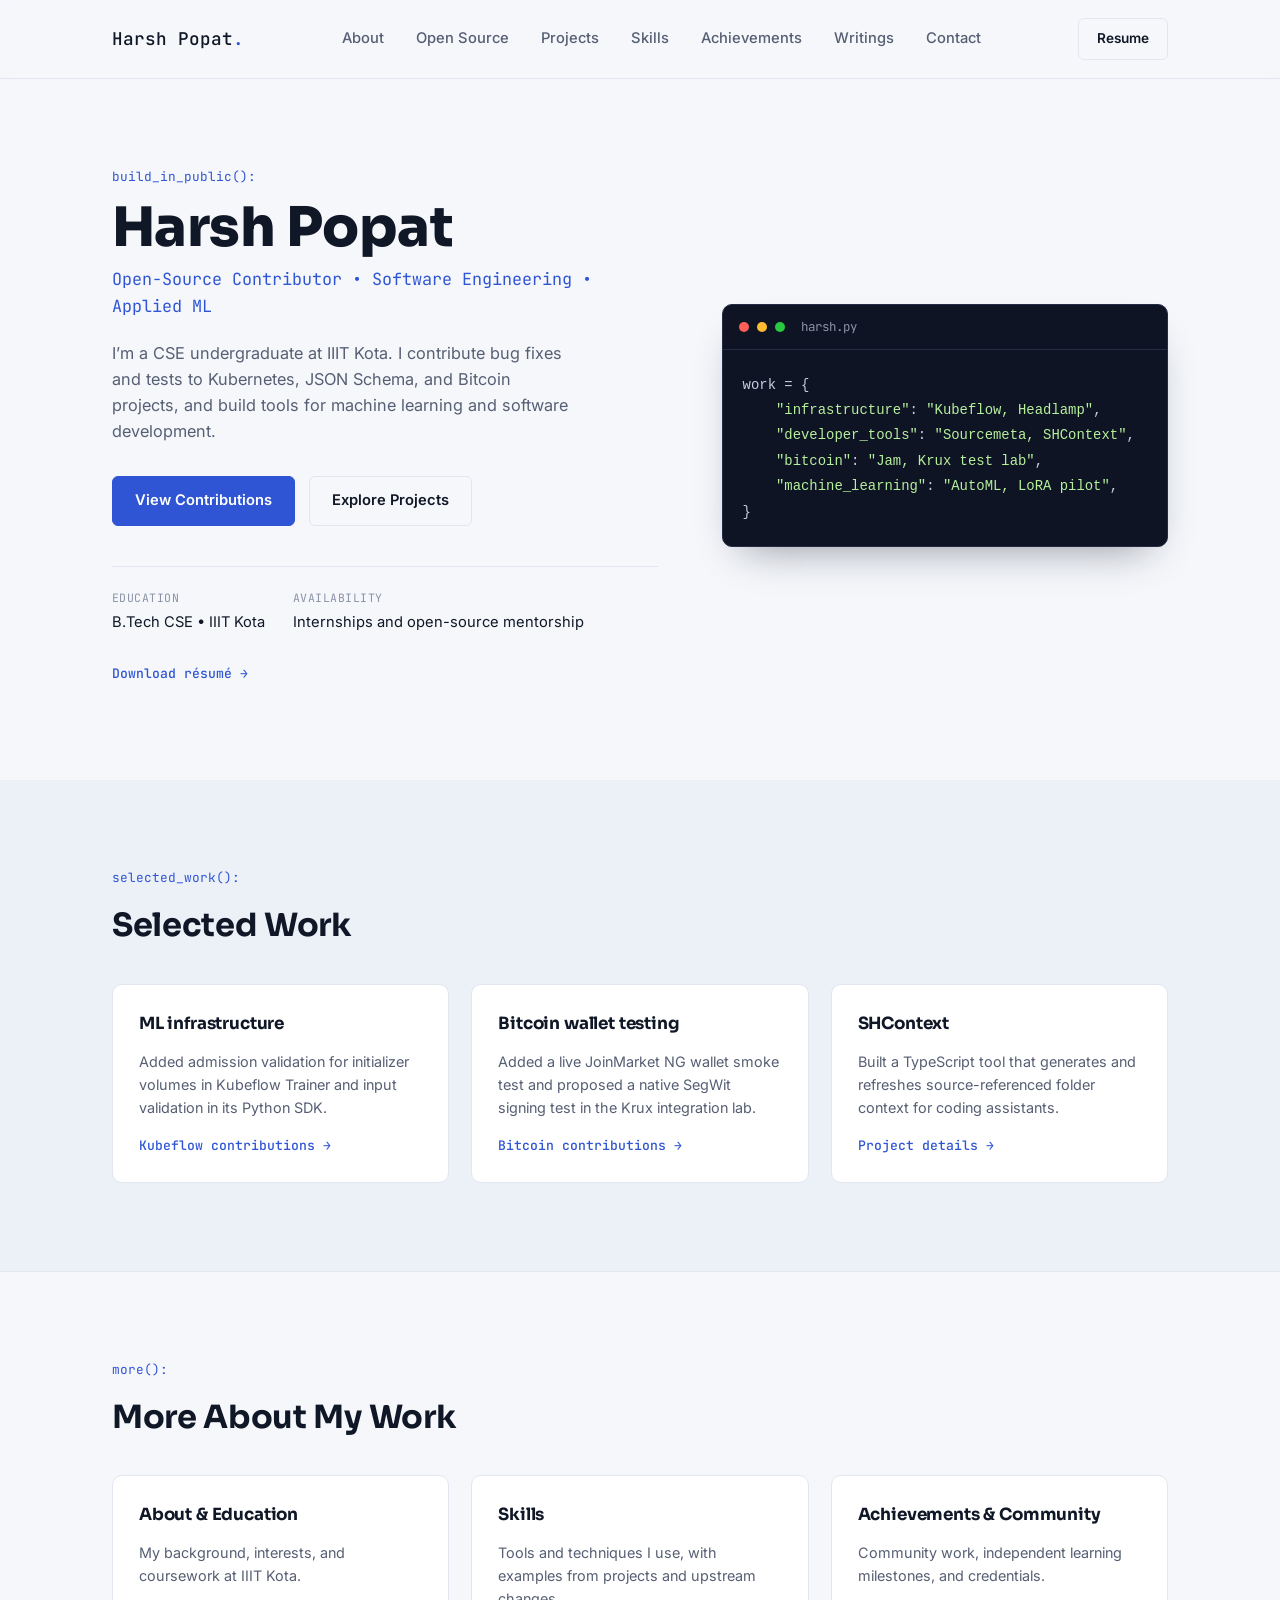
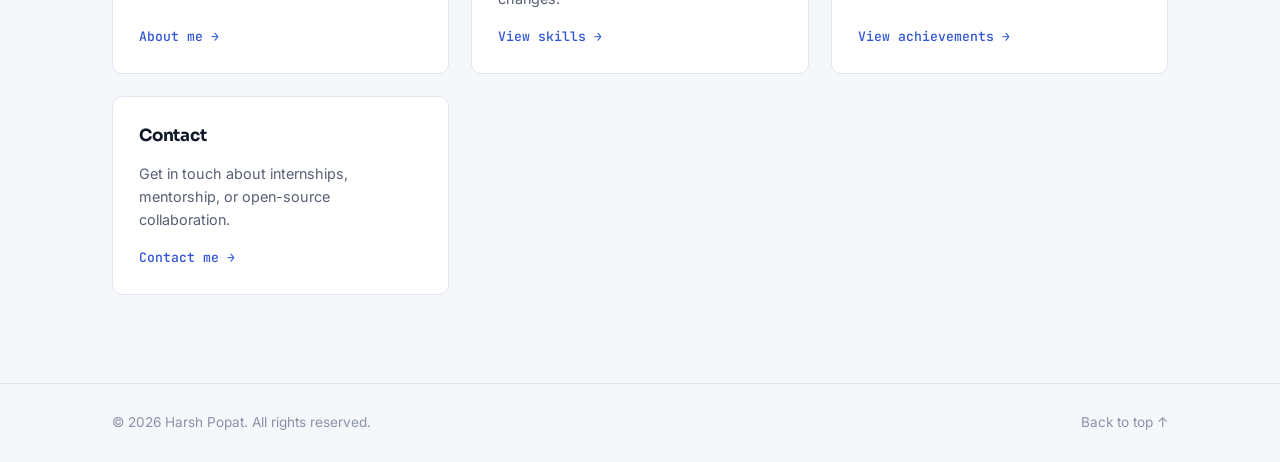
==== commit a8d68fa1: "Add Writings page featuring Two Maps, One City" ====
--- a/index.html
+++ b/index.html
@@ -25,6 +25,7 @@
       <a href="projects.html">Projects</a>
       <a href="skills.html">Skills</a>
       <a href="achievements.html">Achievements</a>
+      <a href="writings.html">Writings</a>
       <a href="contact.html">Contact</a>
     </nav>
     <div class="header-actions">
--- a/style.css
+++ b/style.css
@@ -588,8 +588,8 @@
   .contact-grid { grid-template-columns: repeat(2, 1fr); }
 }
 
-@media (max-width: 720px) {
-  .nav { 
+@media (max-width: 800px) {
+  .nav {
     position: absolute;
     top: 100%;
     left: 0;
@@ -604,7 +604,9 @@
   .nav.open { display: flex; }
   .nav-toggle { display: flex; }
   .header-actions .btn-ghost { display: none; }
-
+}
+
+@media (max-width: 720px) {
   .hero { padding: 56px 0 64px; }
   .hero-text h1 { font-size: 2.4rem; }
   .hero-cta { flex-direction: column; }
@@ -652,3 +654,29 @@
 @media (max-width: 720px) {
   .section h1 { font-size: 1.6rem; }
 }
+
+/* Writings cards share the project card layout. */
+.writing-card {
+  max-width: 360px;
+}
+
+.writing-card img {
+  width: 100%;
+  height: auto;
+  border-radius: var(--radius);
+  margin-bottom: 16px;
+}
+
+.writing-card h2 {
+  font-size: 1.05rem;
+  margin-bottom: 12px;
+}
+
+.writing-card:hover {
+  border-color: var(--accent);
+}
+
+.writing-card:hover .project-link,
+.writing-card:focus-visible .project-link {
+  text-decoration: underline;
+}
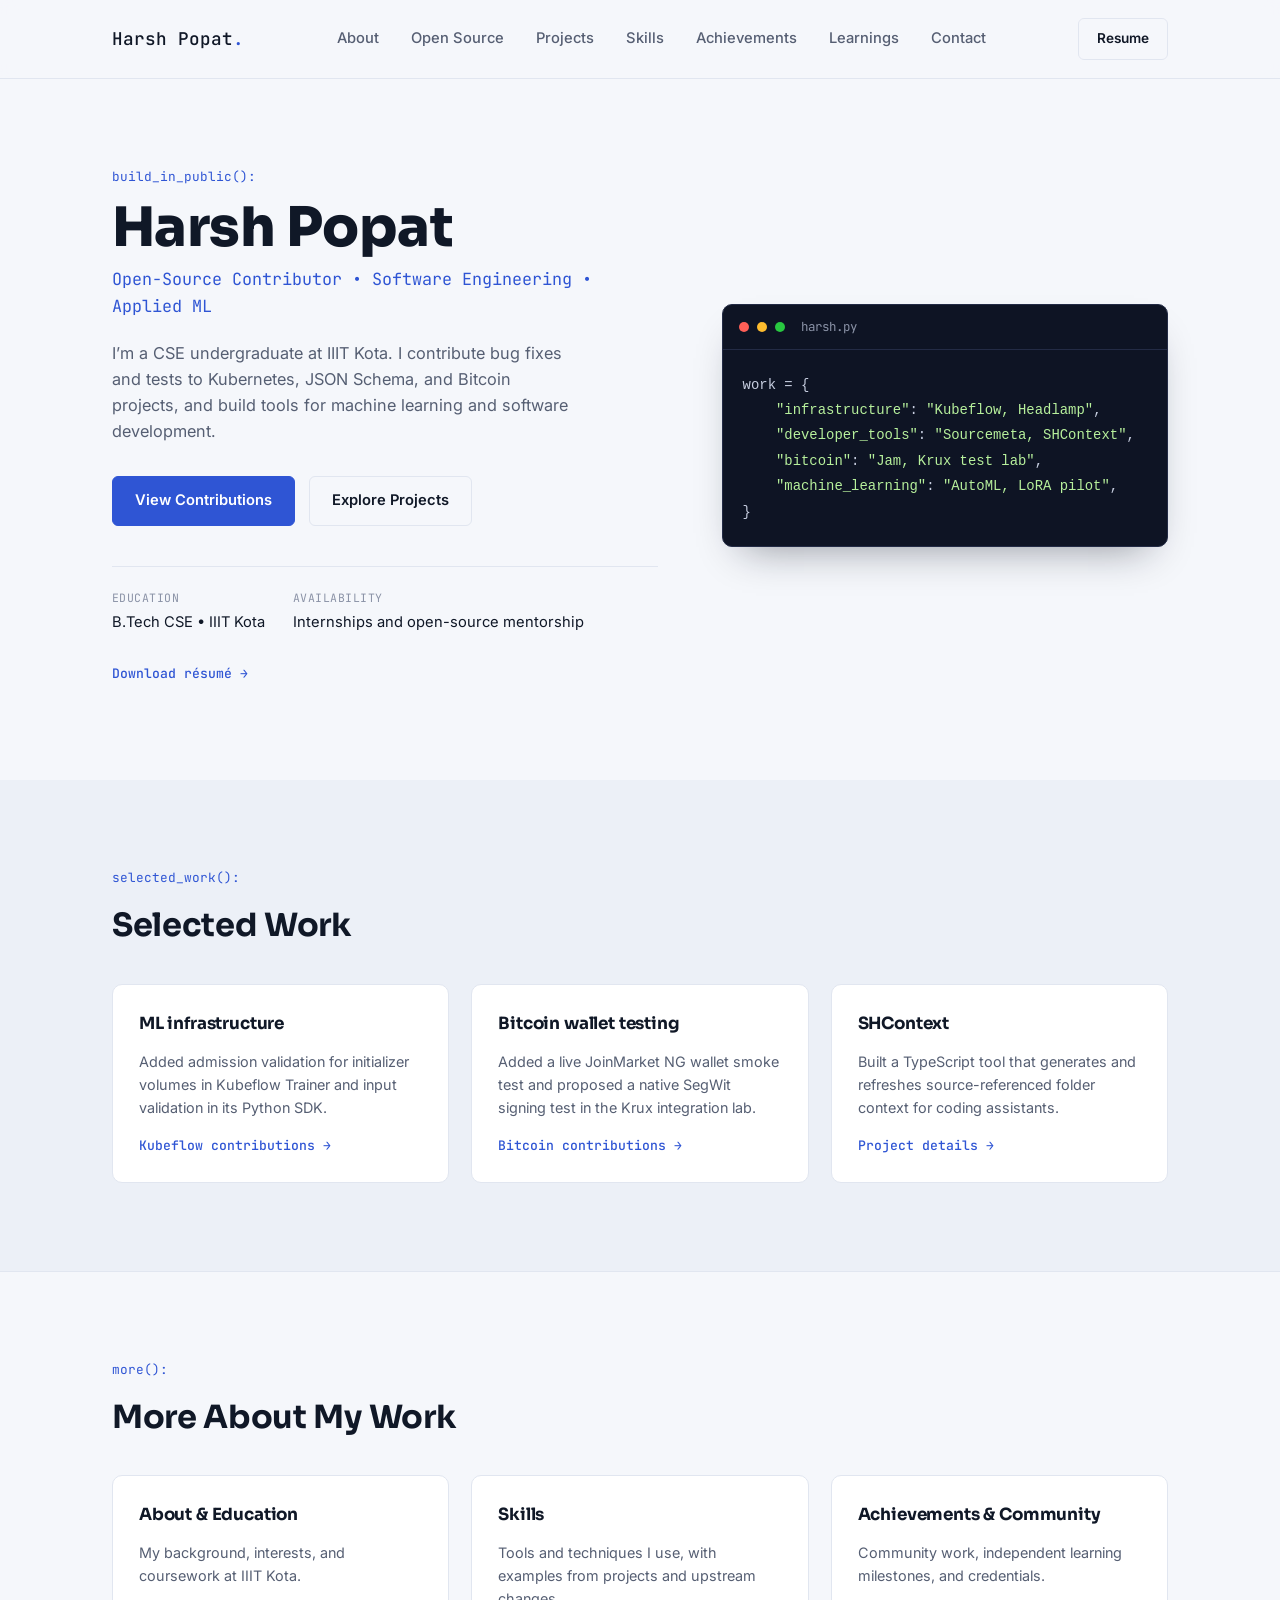
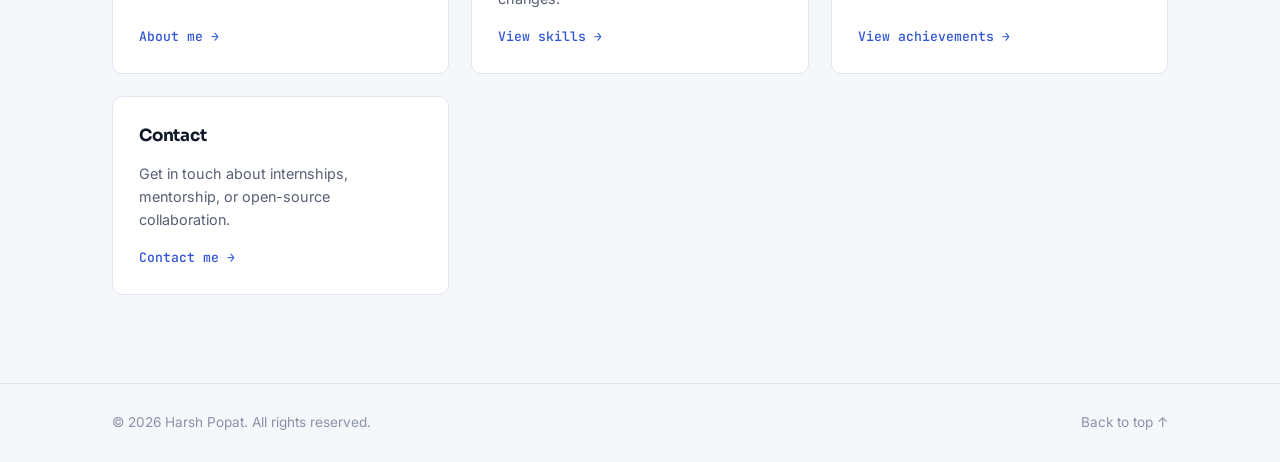
==== commit 0412c238: "gvszg" ====
--- a/index.html
+++ b/index.html
@@ -25,7 +25,7 @@
       <a href="projects.html">Projects</a>
       <a href="skills.html">Skills</a>
       <a href="achievements.html">Achievements</a>
-      <a href="writings.html">Writings</a>
+      <a href="writings.html">Learnings</a>
       <a href="contact.html">Contact</a>
     </nav>
     <div class="header-actions">
--- a/style.css
+++ b/style.css
@@ -680,3 +680,83 @@
 .writing-card:focus-visible .project-link {
   text-decoration: underline;
 }
+
+.writing-article {
+  max-width: 72ch;
+  margin: 24px auto 0;
+  line-height: 1.75;
+  overflow-wrap: anywhere;
+}
+
+.writing-article-header {
+  display: grid;
+  grid-template-columns: minmax(0, 1fr) minmax(0, 160px);
+  align-items: center;
+  gap: 24px;
+  padding-bottom: 24px;
+  margin-bottom: 24px;
+  border-bottom: 1px solid var(--border);
+}
+
+.writing-article-header img {
+  width: 100%;
+  height: auto;
+  border-radius: var(--radius);
+}
+
+.writing-article-header h1 {
+  margin-bottom: 12px;
+  line-height: 1.2;
+}
+
+.writing-subtitle,
+.writing-byline {
+  color: var(--text-soft);
+}
+
+.writing-byline {
+  margin-top: 12px;
+  font-size: 0.9rem;
+}
+
+.writing-article > h2 {
+  margin: 32px 0 12px;
+  font-size: 1.45rem;
+}
+
+.writing-article > h3 {
+  margin: 20px 0 8px;
+  font-size: 1.1rem;
+}
+
+.writing-article > p {
+  margin-bottom: 16px;
+}
+
+.writing-article p a {
+  color: var(--accent);
+  text-decoration: underline;
+}
+
+@media (max-width: 520px) {
+  .writing-article-header { grid-template-columns: 1fr; }
+  .writing-article-header img { max-width: 160px; }
+}
+
+.writing-article table {
+  width: 100%;
+  margin: 20px 0;
+  border-collapse: collapse;
+}
+
+.writing-article th,
+.writing-article td {
+  padding: 8px 12px;
+  border: 1px solid var(--border);
+  text-align: left;
+  vertical-align: top;
+}
+
+.writing-article th {
+  background: var(--bg-alt);
+}
